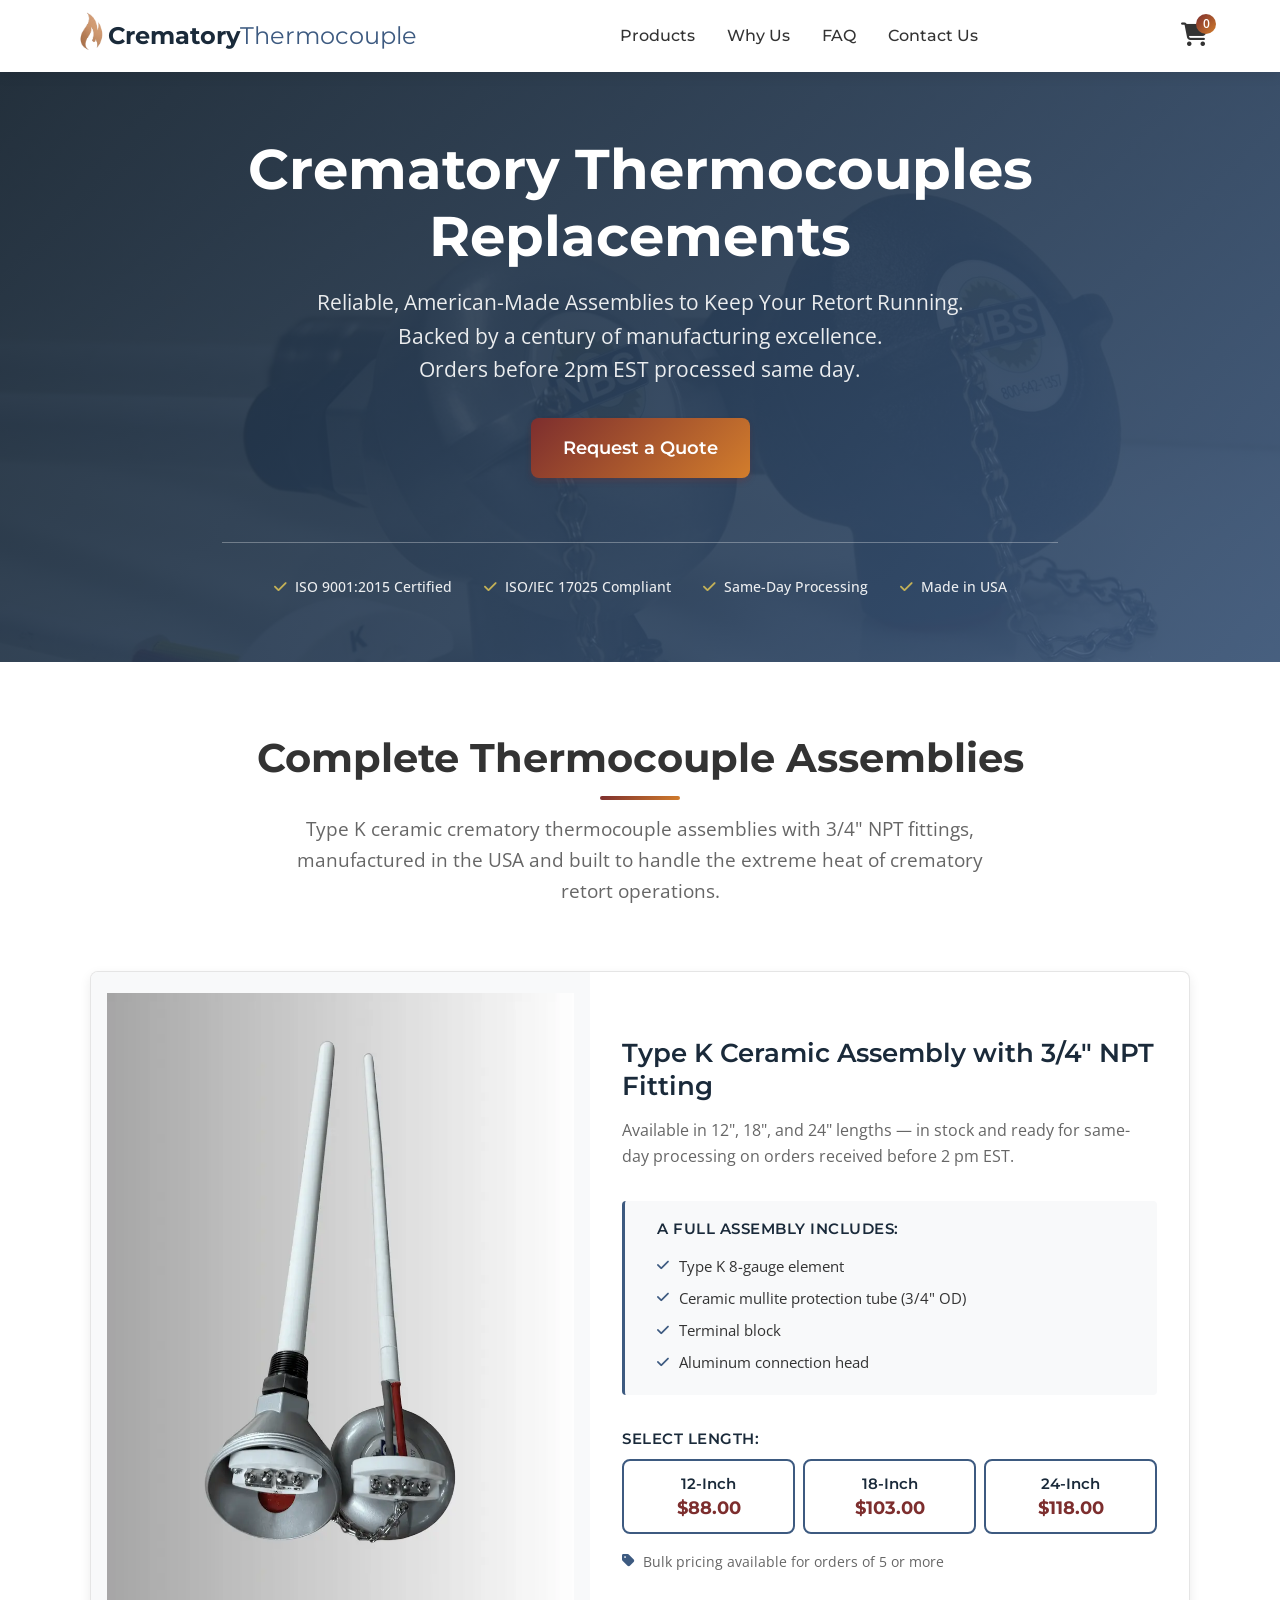
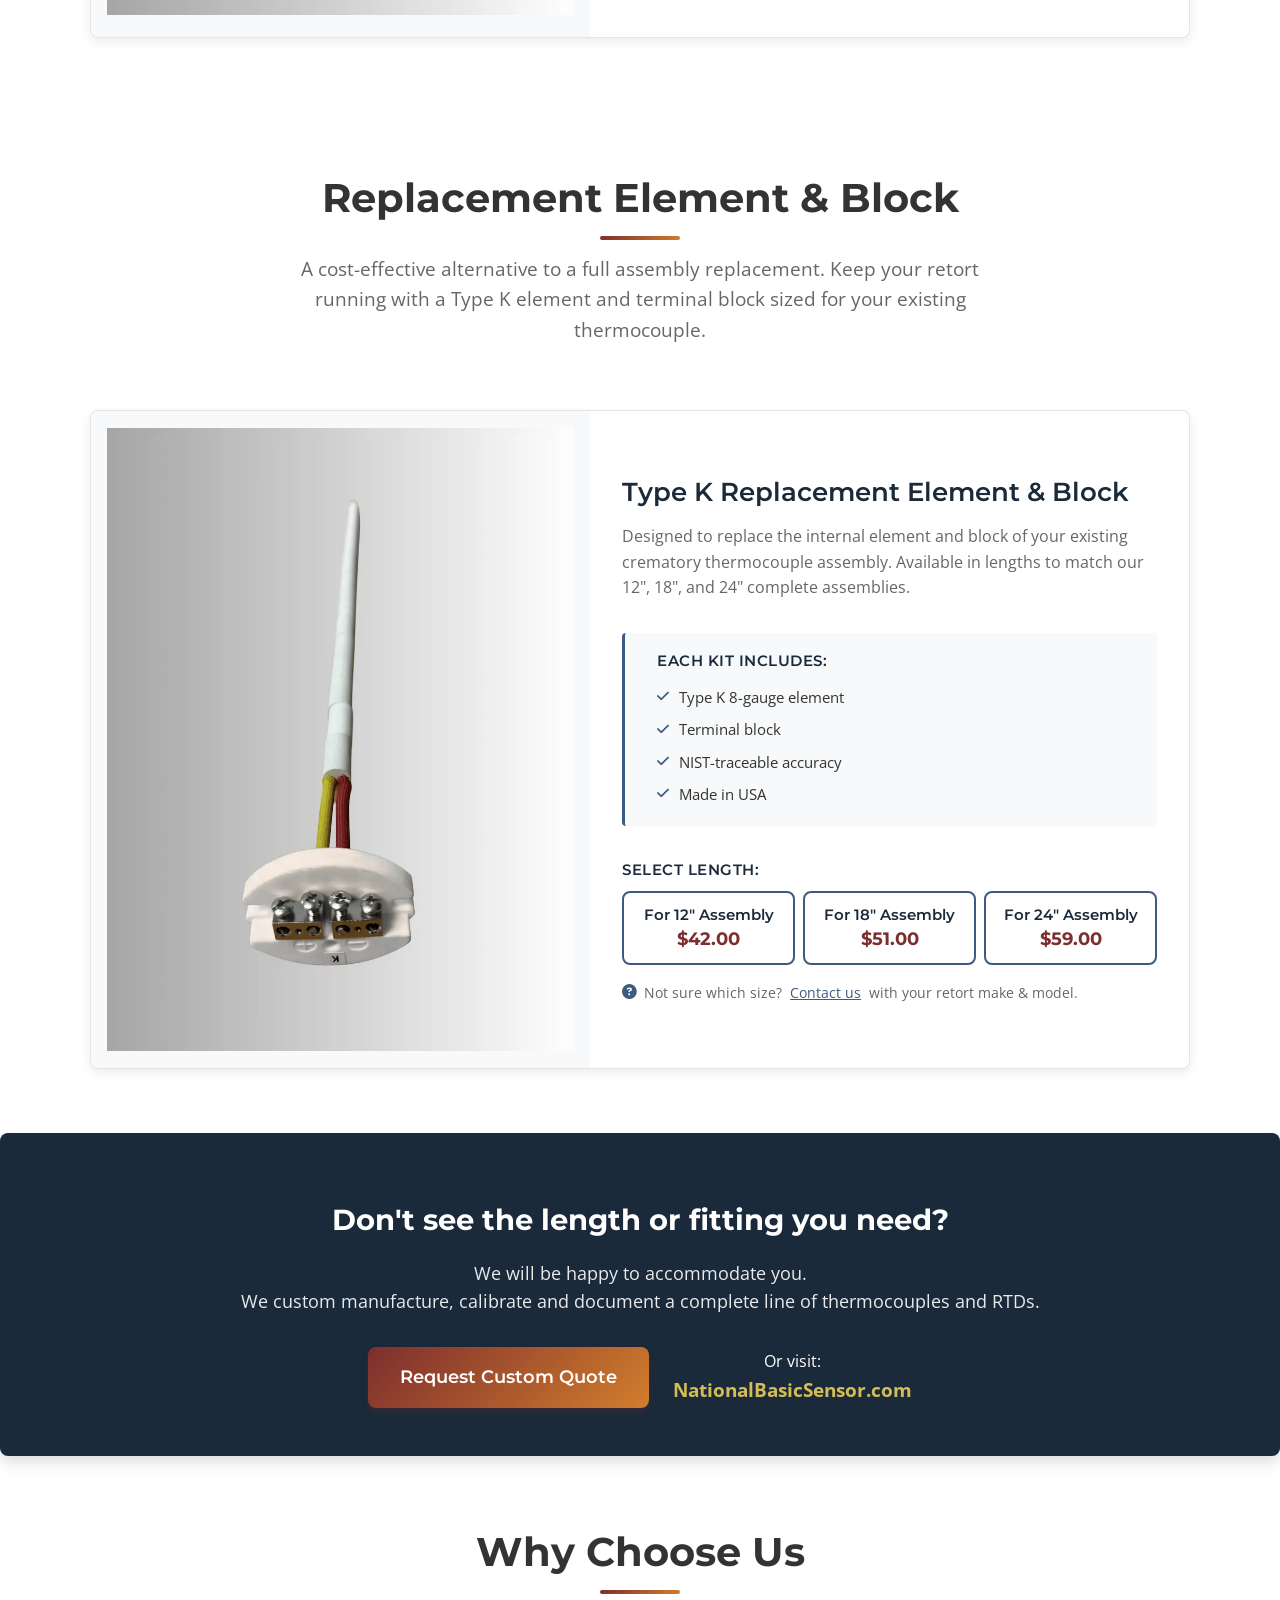
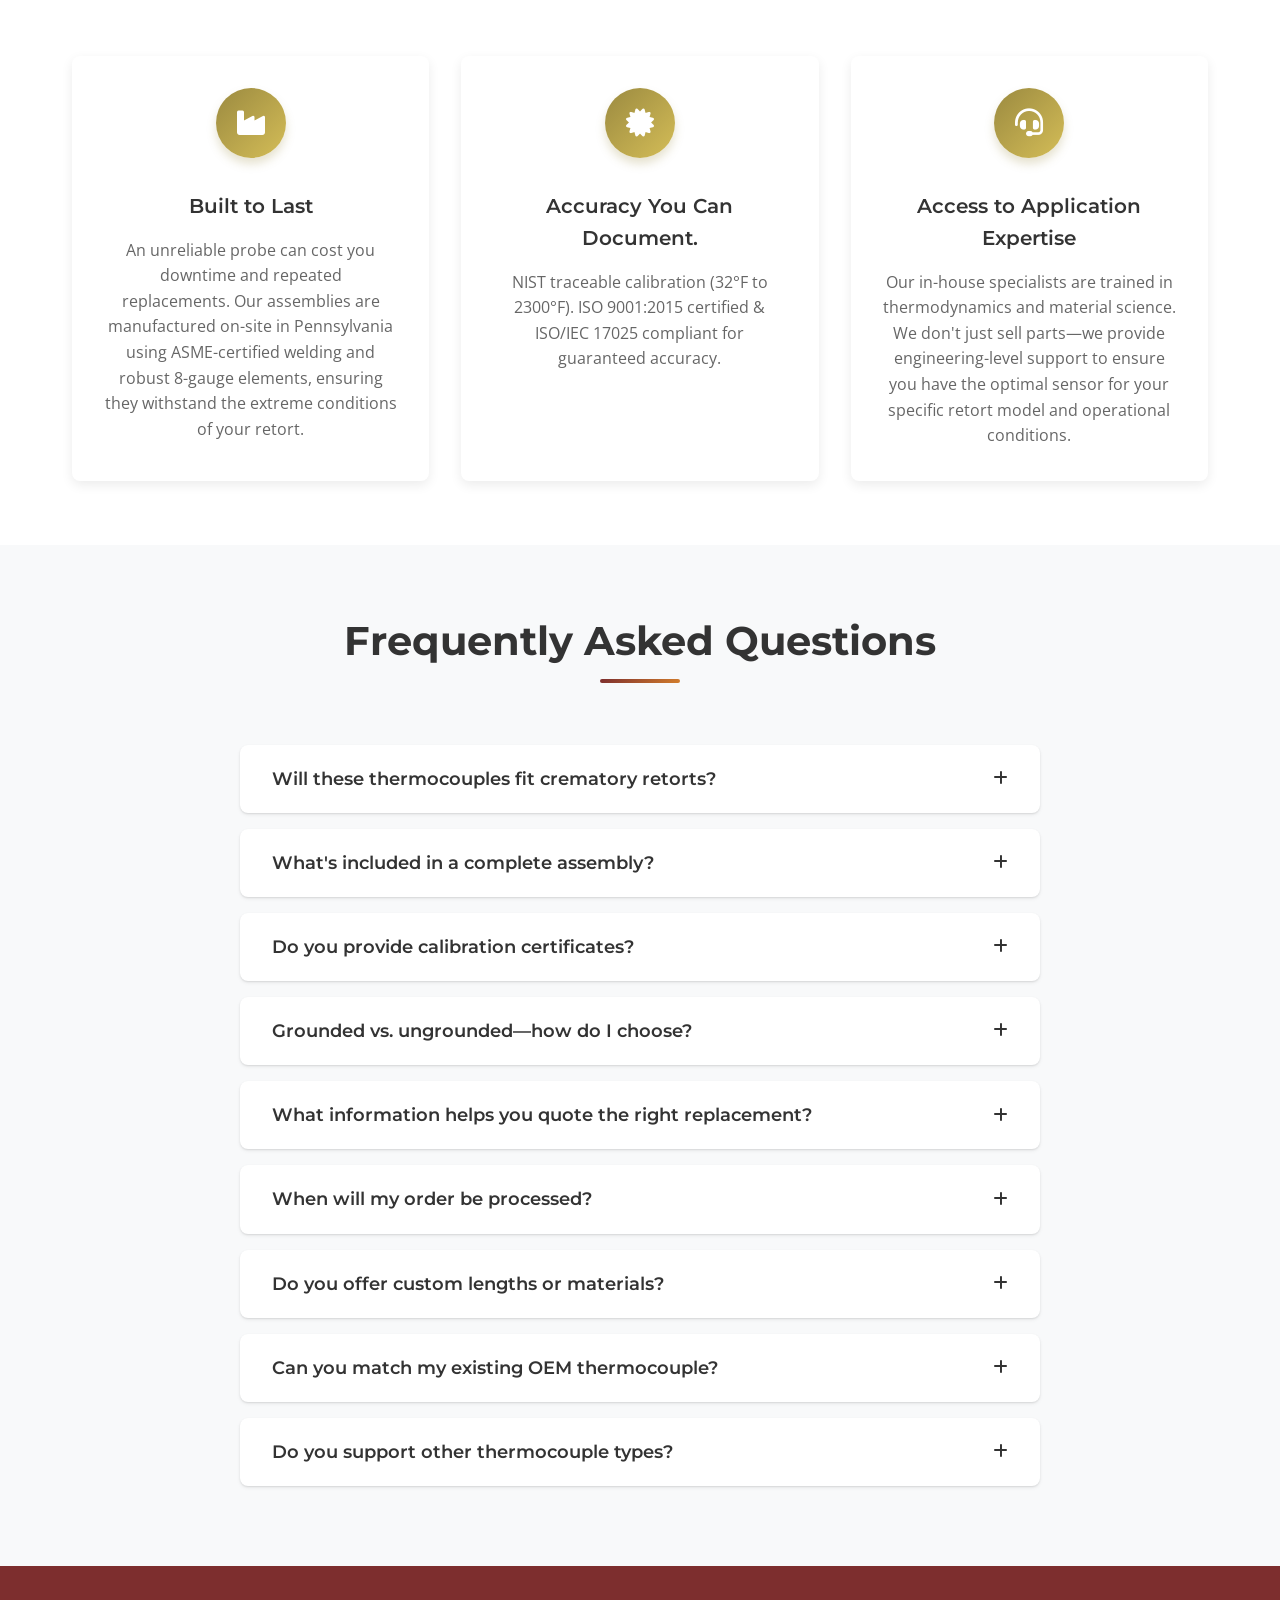
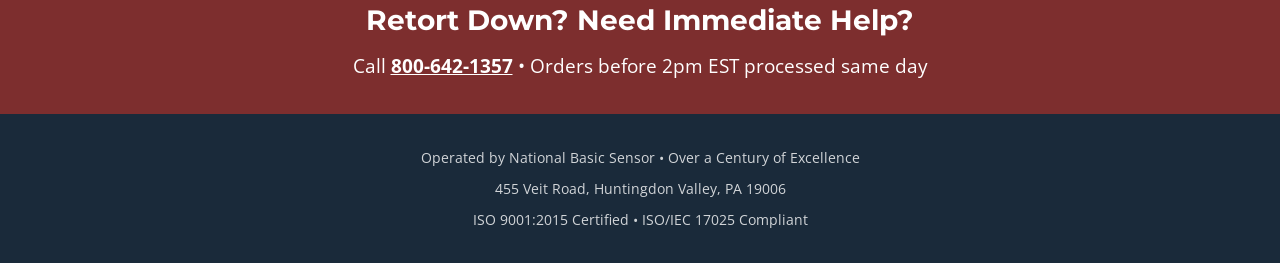
==== index.html @ 86f58e04 "newest version" ====
<!DOCTYPE html>
<html lang="en">
  <head>
    <meta charset="UTF-8" />
    <meta name="viewport" content="width=device-width, initial-scale=1.0" />
    <title>Crematory Thermocouples | Custom Solutions</title>
    <meta
      name="description"
      content="Type K crematory thermocouple assemblies in 12in, 18in, & 24in with 3/4in NPT fitting. Orders before 2pm EST processed same day. Over a century of manufacturing excellence."
    />
    <link rel="stylesheet" href="styles.css" />
    <link rel="preconnect" href="https://fonts.googleapis.com" />
    <link rel="preconnect" href="https://fonts.gstatic.com" crossorigin />
    <link
      href="https://fonts.googleapis.com/css2?family=Montserrat:wght@400;500;600;700&family=Open+Sans:wght@300;400;500;600&display=swap"
      rel="stylesheet"
    />
    <link
      rel="stylesheet"
      href="https://cdnjs.cloudflare.com/ajax/libs/font-awesome/6.4.0/css/all.min.css"
    />
    <script type="application/ld+json">
      {
        "@context": "https://schema.org",
        "@type": "FAQPage",
        "mainEntity": [
          {
            "@type": "Question",
            "name": "Will these thermocouples fit crematory retorts?",
            "acceptedAnswer": {
              "@type": "Answer",
              "text": "Yes. We offer standard 12″, 18″, and 24″ Type K assemblies with 3/4″ NPT fittings, and can match other specs on request. Replacement elements are available separately."
            }
          },
          {
            "@type": "Question",
            "name": "What's included in a complete assembly?",
            "acceptedAnswer": {
              "@type": "Answer",
              "text": "An 8-gauge Type K element, a mullite protection tube, a terminal block, and an aluminum connection head."
            }
          },
          {
            "@type": "Question",
            "name": "Do you provide calibration certificates?",
            "acceptedAnswer": {
              "@type": "Answer",
              "text": "Yes. NBS offers NIST-traceable calibration in an in-house lab (−78 °C to 1454 °C), ISO 9001:2015 certified and 17025 compliant."
            }
          },
          {
            "@type": "Question",
            "name": "Grounded vs. ungrounded—how do I choose?",
            "acceptedAnswer": {
              "@type": "Answer",
              "text": "Choose grounded for faster response; ungrounded for more electrical isolation. If unsure, share your make/model and probe location; our specialists will advise options."
            }
          },
          {
            "@type": "Question",
            "name": "What information helps you quote the right replacement?",
            "acceptedAnswer": {
              "@type": "Answer",
              "text": "Cremator make/model, probe location (primary or afterburner), OD and immersion length, and any markings/photos."
            }
          },
          {
            "@type": "Question",
            "name": "When will my order be processed?",
            "acceptedAnswer": {
              "@type": "Answer",
              "text": "Orders received after 2 pm EST are processed the following business day. Orders received before 2 pm EST are processed the same business day (processing ≠ shipping)."
            }
          },
          {
            "@type": "Question",
            "name": "Do you offer custom lengths or materials?",
            "acceptedAnswer": {
              "@type": "Answer",
              "text": "Yes. NBS custom manufactures thermocouples/RTDs including length, diameter, fittings, and materials (e.g., Inconel, Stainless, ceramic)."
            }
          },
          {
            "@type": "Question",
            "name": "How often should a crematory/retort thermocouple be replaced?",
            "acceptedAnswer": {
              "@type": "Answer",
              "text": "There isn't a fixed interval—replacement depends on operating conditions and tolerance needs. Replace if damaged, drifting, or per your maintenance schedule. NBS can calibrate and document results."
            }
          },
          {
            "@type": "Question",
            "name": "Can you match my existing OEM thermocouple?",
            "acceptedAnswer": {
              "@type": "Answer",
              "text": "Yes. NBS provides identification and evaluation and can match OEM specs; documentation is kept for easy reorders."
            }
          },
          {
            "@type": "Question",
            "name": "Do you support other thermocouple types?",
            "acceptedAnswer": {
              "@type": "Answer",
              "text": "Type K is standard for the listed assemblies; other types (e.g., N, R, S) are available from NBS on request."
            }
          }
        ]
      }
    </script>
  </head>
  <body>


    <!-- Header -->


    <header class="header">
      <div class="container header-container">
        <div class="header-spacer"></div>
        <div class="logo">
          <a
            href="index.html"
            style="display: flex; align-items: center; gap: 10px"
          >
            <!-- Your Flame Icon -->
            <img
              src="images/flame-icon.png"
              alt=""
              style="height: 40px; width: auto; transform: translate(6px, -5px)"
            />

            <!-- The Logo Name as a DIV -->
            <div
              style="
                font-family: 'Montserrat', sans-serif;
                font-size: 1.5rem;
                font-weight: 700;
                color: #1a2a3a;
                line-height: 1;
              "
            >
              Crematory<span style="font-weight: 400; color: #3d5a80"
                >Thermocouple</span
              >
            </div>
          </a>
        </div>
        <nav class="main-nav">
          <button class="mobile-menu-toggle" aria-label="Toggle menu">
            <span></span>
            <span></span>
            <span></span>
          </button>
          <ul class="nav-list">
            <li class="nav-item mobile-cart-link">
              <a href="#" class="nav-link ec-cart-widget">
                <i class="fas fa-shopping-cart"></i> View Cart
                <span class="cart-count">0</span>
              </a>
            </li>
            <li class="nav-item">
              <a href="index.html#assemblies" class="nav-link">Products</a>
            </li>
           
            <li class="nav-item">
              <a href="index.html#why-us" class="nav-link">Why Us</a>
            </li>
            <li class="nav-item">
              <a href="index.html#faq" class="nav-link">FAQ</a>
            </li>
            <li class="nav-item">
              <a href="contact.html" class="nav-link">Contact Us</a>
            </li>
          </ul>
        </nav>
        <div class="header-actions">
          <div class="header-cart" id="my-cart-icon">
            <a href="#" class="ec-cart-widget">
              <i class="fas fa-shopping-cart"></i>
              <span class="cart-count">0</span>
            </a>
        
      </div>
    </header>

    <main>
      <!-- Hero Section -->
      <section class="hero">
        <div class="hero-content container">
          <h1 class="hero-title">Crematory Thermocouples Replacements</h1>
          <p class="hero-subtitle">
            Reliable, American-Made Assemblies to Keep Your Retort Running.
            <br />Backed by a century of manufacturing excellence.
            <br />Orders before 2pm EST processed same day.
          </p>
          <div class="hero-buttons">
            <a href="#quote" class="btn btn-primary btn-cta">Request a Quote</a>
        
          </div>
          <div class="trust-bar">
            <span><i class="fas fa-check"></i> ISO 9001:2015 Certified</span>
            <span><i class="fas fa-check"></i> ISO/IEC 17025 Compliant</span>
            <span><i class="fas fa-check"></i> Same-Day Processing</span>
            <span><i class="fas fa-check"></i> Made in USA</span>
          </div>
        </div>
      </section>

 
      <!-- ============================================ -->
      <!-- COMPLETE ASSEMBLIES PRODUCT SECTION -->
      <!-- ============================================ -->
      <section id="assemblies" class="product-feature section">
        <div class="container">
          <div class="section-header">
            <h2 class="section-title">Complete Thermocouple Assemblies</h2>
            <p class="section-subtitle">
              Type K ceramic crematory thermocouple assemblies with 3/4" NPT
              fittings, manufactured in the USA and built to handle the extreme
              heat of crematory retort operations.
            </p>
          </div>

          <div class="product-feature-card">
            <div class="product-feature-image">
              <img
                src="images/complete-assembly.webp"
                alt="Type K ceramic crematory thermocouple assembly with 3/4 inch NPT fitting, mullite protection tube, and aluminum connection head"
              />
            </div>

            <div class="product-feature-content">
              <h3>Type K Ceramic Assembly with 3/4" NPT Fitting</h3>
              <p class="product-feature-tagline">
                Available in 12", 18", and 24" lengths — in stock and ready for
                same-day processing on orders received before 2 pm EST.
              </p>

              <div class="product-includes">
                <h4>A Full Assembly Includes:</h4>
                <ul>
                  <li><i class="fas fa-check"></i> Type K 8-gauge element</li>
                  <li>
                    <i class="fas fa-check"></i> Ceramic mullite protection tube
                    (3/4" OD)
                  </li>
                  <li><i class="fas fa-check"></i> Terminal block</li>
                  <li><i class="fas fa-check"></i> Aluminum connection head</li>
                </ul>
              </div>

              <div class="product-size-selector">
                <p class="size-selector-label">Select Length:</p>
                <div class="size-buttons">
                  <!-- ECWID: Replace each button below with Ecwid Buy Now widget -->
                  <button class="btn-size-buy" data-product="assembly-12">
                    <span class="size-label">12-Inch</span>
                    <span class="size-price">$88.00</span>
                  </button>
                  <button class="btn-size-buy" data-product="assembly-18">
                    <span class="size-label">18-Inch</span>
                    <span class="size-price">$103.00</span>
                  </button>
                  <button class="btn-size-buy" data-product="assembly-24">
                    <span class="size-label">24-Inch</span>
                    <span class="size-price">$118.00</span>
                  </button>
                </div>
                <p class="bulk-pricing-note">
                  <i class="fas fa-tag"></i> Bulk pricing available for orders
                  of 5 or more
                </p>
              </div>
            </div>
          </div>
        </div>
      </section>

      <!-- ============================================ -->
      <!-- REPLACEMENT ELEMENT & BLOCK SECTION -->
      <!-- ============================================ -->
      <section id="elements" class="product-feature section bg-light">
        <div class="container">
          <div class="section-header">
            <h2 class="section-title">Replacement Element &amp; Block</h2>
            <p class="section-subtitle">
              A cost-effective alternative to a full assembly replacement. Keep
              your retort running with a Type K element and terminal block sized
              for your existing thermocouple.
            </p>
          </div>

          <div class="product-feature-card">
            <div class="product-feature-image">
              <img
                src="images/replacement-elements.webp"
                alt="Type K replacement thermocouple element and terminal block for crematory retort maintenance"
              />
            </div>

            <div class="product-feature-content">
              <h3>Type K Replacement Element &amp; Block</h3>
              <p class="product-feature-tagline">
                Designed to replace the internal element and block of your
                existing crematory thermocouple assembly. Available in lengths
                to match our 12", 18", and 24" complete assemblies.
              </p>

              <div class="product-includes">
                <h4>Each Kit Includes:</h4>
                <ul>
                  <li><i class="fas fa-check"></i> Type K 8-gauge element</li>
                  <li><i class="fas fa-check"></i> Terminal block</li>
                  <li><i class="fas fa-check"></i> NIST-traceable accuracy</li>
                  <li><i class="fas fa-check"></i> Made in USA</li>
                </ul>
              </div>

              <div class="product-size-selector">
                <p class="size-selector-label">Select Length:</p>
                <div class="size-buttons">
                  <!-- ECWID: Replace each button below with Ecwid Buy Now widget -->
                  <button class="btn-size-buy" data-product="element-12">
                    <span class="size-label">For 12" Assembly</span>
                    <span class="size-price">$42.00</span>
                  </button>
                  <button class="btn-size-buy" data-product="element-18">
                    <span class="size-label">For 18" Assembly</span>
                    <span class="size-price">$51.00</span>
                  </button>
                  <button class="btn-size-buy" data-product="element-24">
                    <span class="size-label">For 24" Assembly</span>
                    <span class="size-price">$59.00</span>
                  </button>
                </div>
                <p class="bulk-pricing-note">
                  <i class="fas fa-question-circle"></i>
                  Not sure which size? <a href="#contact">Contact us</a> with
                  your retort make &amp; model.
                </p>
              </div>
            </div>
          </div>
        </div>
      </section>

                <!-- Bottom Banner: Custom & OEM -->
                <div class="custom-manufacturing-banner">
                  <div class="banner-content">
                    <!-- PLACEHOLDER: Use your Inventory Room or Factory Floor photo here -->
                   
                  </div>
                  <div class="banner-content">
                    <h3>Don't see the length or fitting you need?</h3>
                    <p>
                       We will be happy to accommodate you. 
                       <br>We custom manufacture, calibrate and document a complete line of thermocouples and RTDs.
                    </p>
                    <div class="banner-actions">
                      <a href="contact.html#quote" class="btn btn-primary btn-cta"
                        >Request Custom Quote</a
                      >
                      <span class="banner-call">
                      
                        Or visit:
                        <a href="https://NationalBasicSensor.com" target="_blank" rel="noopener noreferrer">
                          <strong>NationalBasicSensor.com</strong>
                        </a>
                      </span>
                    </div>
                  </div>
                </div>
              </div>
            </section>

   

  
      <!-- Why National Basic Sensor -->
      <!-- CHANGED: Added 'section-wallpaper' and removed 'bg-light' class -->
      <section id="why-us" class="features section section-wallpaper">
        <div class="container">
          <div class="section-header">
            <h2 class="section-title">Why Choose Us</h2>
          </div>
          
            <div class="why-us-text">
              <div class="features-grid">
                <div class="feature-card">
                  <div class="feature-icon">
                    <i class="fas fa-industry"></i>
                  </div>
                  <h3>Built to Last</h3>
                  <p>
                    An unreliable probe can cost you downtime
                    and repeated replacements. Our assemblies are manufactured
                    on-site in Pennsylvania using ASME-certified welding and
                    robust 8-gauge elements, ensuring they withstand the extreme
                    conditions of your retort.
                  </p>
                </div>
                <div class="feature-card">
                  <div class="feature-icon">
                    <i class="fas fa-certificate"></i>
                  </div>
                  <h3>Accuracy You Can Document.</h3>
                  <p>
                    NIST traceable calibration (32°F to 2300°F). ISO 9001:2015
                    certified & ISO/IEC 17025 compliant for guaranteed accuracy.
                  </p>
                </div>
                <div class="feature-card">
                  <div class="feature-icon"><i class="fas fa-headset"></i></div>
                  <h3>Access to Application Expertise</h3>
                  <p>
                    Our
                    in-house specialists are trained in thermodynamics and
                    material science. We don't just sell parts—we provide
                    engineering-level support to ensure you have the optimal
                    sensor for your specific retort model and operational
                    conditions.
                  </p>
                </div>
              </div>
            </div>
      
          
        </div>
      </section>
      <!-- RESTORED: Full FAQ Section -->
      <section id="faq" class="faq section bg-light">
        <div class="container">
          <div class="section-header">
            <h2 class="section-title">Frequently Asked Questions</h2>
          </div>
          <div class="faq-container">
            <div class="faq-item">
              <div class="faq-question">
                <h3>Will these thermocouples fit crematory retorts?</h3>
                <span class="faq-icon"><i class="fas fa-plus"></i></span>
              </div>
              <div class="faq-answer">
                <p>
                  Yes. We offer standard 12″, 18″, and 24″ Type K assemblies
                  with 3/4″ NPT fittings, and can match other specs on request.
                </p>
                <ul>
                  <li>Replacement elements available separately.</li>
                  <li>For other sizes or fittings, call 800-642-1357.</li>
                </ul>
              </div>
            </div>
            <div class="faq-item">
              <div class="faq-question">
                <h3>What's included in a complete assembly?</h3>
                <span class="faq-icon"><i class="fas fa-plus"></i></span>
              </div>
              <div class="faq-answer">
                <p>
                  An 8-gauge Type K element, a mullite protection tube, a
                  terminal block, and an aluminum connection head.
                </p>
              </div>
            </div>
            <div class="faq-item">
              <div class="faq-question">
                <h3>Do you provide calibration certificates?</h3>
                <span class="faq-icon"><i class="fas fa-plus"></i></span>
              </div>
              <div class="faq-answer">
                <p>
                  Yes. NBS offers NIST-traceable calibration in an in-house lab
                  that maintains reference standards and operates from −78 °C to
                  1454 °C, with ISO 9001:2015 certification and 17025
                  compliance.
                </p>
              </div>
            </div>
            <div class="faq-item">
              <div class="faq-question">
                <h3>Grounded vs. ungrounded—how do I choose?</h3>
                <span class="faq-icon"><i class="fas fa-plus"></i></span>
              </div>
              <div class="faq-answer">
                <p>
                  Choose grounded for faster response; ungrounded for more
                  electrical isolation.
                </p>
                <ul>
                  <li>
                    If you're unsure, share your make/model and location
                    (primary/secondary); our specialists will advise options.
                  </li>
                </ul>
              </div>
            </div>
            <div class="faq-item">
              <div class="faq-question">
                <h3>What information helps you quote the right replacement?</h3>
                <span class="faq-icon"><i class="fas fa-plus"></i></span>
              </div>
              <div class="faq-answer">
                <p>
                  Cremator make/model, probe location (primary or afterburner),
                  OD and immersion length, and any markings/photos.
                </p>
              </div>
            </div>
            <div class="faq-item">
              <div class="faq-question">
                <h3>When will my order be processed?</h3>
                <span class="faq-icon"><i class="fas fa-plus"></i></span>
              </div>
              <div class="faq-answer">
                <p></p>
                <ul>
                  <li>
                    Orders received after 2 pm EST are processed the following
                    business day.
                  </li>
                  <li>
                    Orders received before 2 pm EST are processed the same
                    business day (processing ≠ shipping).
                  </li>
                </ul>
              </div>
            </div>
            <div class="faq-item">
              <div class="faq-question">
                <h3>Do you offer custom lengths or materials?</h3>
                <span class="faq-icon"><i class="fas fa-plus"></i></span>
              </div>
              <div class="faq-answer">
                <p>
                  Yes. NBS custom manufactures thermocouples/RTDs (lengths,
                  diameters, fittings, and materials including Inconel,
                  Stainless, and ceramic options).
                </p>
              </div>
            </div>

            <div class="faq-item">
              <div class="faq-question">
                <h3>Can you match my existing OEM thermocouple?</h3>
                <span class="faq-icon"><i class="fas fa-plus"></i></span>
              </div>
              <div class="faq-answer">
                <p>
                  Yes. NBS provides identification and evaluation and can match
                  OEM specifications; documentation is kept for easy reorders.
                </p>
              </div>
            </div>
            <div class="faq-item">
              <div class="faq-question">
                <h3>Do you support other thermocouple types?</h3>
                <span class="faq-icon"><i class="fas fa-plus"></i></span>
              </div>
              <div class="faq-answer">
                <p>
                  Type K is standard for the listed assemblies; other types
                  (e.g., N, R, S) are available through NBS on request.
                </p>
              </div>
            </div>
          </div>
        </div>
      </section>

      <!-- Bottom of Funnel -->
      <section class="emergency-box">
        <div class="container">
          <div class="emergency-content">
            <div class="emergency-text">
              <h3>Retort Down? Need Immediate Help?</h3>
              <p>
                Call <a href="tel:8006421357">800-642-1357</a> • Orders before
                2pm EST processed same day
              </p>
            </div>
          </div>
        </div>
      </section>
    </main>

    <!-- Footer -->
    <footer class="footer">
      <div class="container">
        <div class="footer-bottom">
          <p>
            Operated by National Basic Sensor • Over a Century of Excellence
          </p>
          <p>455 Veit Road, Huntingdon Valley, PA 19006</p>
          <p>ISO 9001:2015 Certified • ISO/IEC 17025 Compliant</p>
        </div>
      </div>
    </footer>

    <!-- Professional Sticky Mobile Call Bar -->
    <a href="tel:8006421357" class="mobile-call-bar">
      <i class="fas fa-phone-alt"></i>
      <span>Call for Assistance</span>
    </a>

    <script src="app.js"></script>
  </body>
</html>
---- styles.css ----
/* ===== GLOBAL STYLES ===== */
:root {
    /* Color Variables */
    --primary-dark: #1a2a3a;
    --primary-light: #3d5a80;
    --secondary-dark: #2d3142;
    --secondary-light: #4f5d75;
    --accent-dark: #7d2e2e;
    --accent-light: #d27d2c;
    --gold-dark: #9b8a40;
    --gold-light: #d4bd57;
    --text-dark: #333333;
    --text-light: #666666;
    --text-lighter: #999999;
    --white: #ffffff;
    --light-bg: #f8f9fa;
    --border-color: rgba(0, 0, 0, 0.1);
    
    /* Gradients */
    --primary-gradient: linear-gradient(135deg, var(--primary-dark), var(--primary-light));
    --secondary-gradient: linear-gradient(135deg, var(--secondary-dark), var(--secondary-light));
    --accent-gradient: linear-gradient(135deg, var(--accent-dark), var(--accent-light));
    --gold-gradient: linear-gradient(135deg, var(--gold-dark), var(--gold-light));
    
    /* Shadows */
    --shadow-sm: 0 2px 4px rgba(0, 0, 0, 0.05), 0 1px 2px rgba(0, 0, 0, 0.1);
    --shadow-md: 0 4px 12px rgba(0,0,0,0.08);
    --shadow-lg: 0 10px 15px rgba(0, 0, 0, 0.07), 0 5px 10px rgba(0, 0, 0, 0.05);
    
    /* Typography */
    --font-heading: 'Montserrat', sans-serif;
    --font-body: 'Open Sans', sans-serif;
    
    /* Spacing */
    --spacing-xs: 0.5rem;
    --spacing-sm: 1rem;
    --spacing-md: 2rem;
    --spacing-lg: 4rem;
    
    /* Border Radius */
    --radius-sm: 0.25rem;
    --radius-md: 0.5rem; /* 8px */
    --radius-lg: 1rem;
    
    /* Transitions */
    --transition-medium: 0.3s ease;
}

/* ===== WALLPAPER & IMAGE STYLES ===== */

/* General class for sections with a background wallpaper */
.section-wallpaper {
    position: relative;
    background-size: cover;
    background-position: center;
    background-attachment: fixed; /* This creates the parallax effect */
    z-index: 0;
}

/* Overlay to ensure text is readable */
.section-wallpaper::before {
    content: '';
    position: absolute;
    top: 0;
    left: 0;
    width: 100%;
    height: 100%;
    z-index: 1; /* Sits on top of the background image */
}

/* Make sure the content sits on top of the overlay */
.section-wallpaper > .container {
    position: relative;
    z-index: 2;
}

/* Specific background images and overlays */
#products {
    background-image: url('../images/2.png'); /* NOTE: Adjust path if needed */
}
#products::before {
    background-color: rgba(248, 249, 250, 0.7); 
}

* { margin: 0; padding: 0; box-sizing: border-box; }
html { scroll-behavior: smooth; font-size: 16px; }
body { font-family: var(--font-body); color: var(--text-dark); line-height: 1.6; overflow-x: hidden; background-color: var(--white); }
img { max-width: 100%; height: auto; display: block; }
a { text-decoration: none; color: var(--primary-light); transition: color var(--transition-medium); }
a:hover { color: var(--primary-dark); }
ul { list-style: none; }
.container { width: 100%; max-width: 1200px; margin: 0 auto; padding: 0 var(--spacing-md); }
.section { padding: var(--spacing-lg) 0; }
.section-header { text-align: center; margin-bottom: var(--spacing-lg); }
.section-title { font-family: var(--font-heading); font-weight: 700; font-size: 2.5rem; margin-bottom: var(--spacing-xs); position: relative; display: inline-block; }
.section-title::after { content: ''; position: absolute; bottom: -10px; left: 50%; transform: translateX(-50%); width: 80px; height: 4px; background: var(--accent-gradient); border-radius: 2px; }
.section-subtitle { font-size: 1.2rem; color: var(--text-light); max-width: 700px; margin: var(--spacing-sm) auto 0; }
.bg-light { background-color: var(--light-bg); }

/* ===== BUTTONS ===== */
.btn { display: inline-flex; align-items: center; justify-content: center; font-family: var(--font-heading); font-weight: 600; font-size: 1rem; padding: 0.75rem 1.5rem; border-radius: var(--radius-md); cursor: pointer; transition: all var(--transition-medium); text-align: center; border: none; outline: none; }
.btn-primary { background: var(--primary-gradient); color: var(--white); box-shadow: 0 4px 6px rgba(26, 42, 58, 0.2), 0 2px 4px rgba(26, 42, 58, 0.1); }
.btn-primary:hover { box-shadow: 0 6px 8px rgba(26, 42, 58, 0.3), 0 3px 6px rgba(26, 42, 58, 0.2); transform: translateY(-2px); color: var(--white); }
.btn-secondary { background: var(--white); color: var(--primary-dark); box-shadow: 0 4px 6px rgba(0, 0, 0, 0.05), 0 1px 3px rgba(0, 0, 0, 0.1); border: 1px solid rgba(0, 0, 0, 0.08); }
.btn-secondary:hover { box-shadow: 0 6px 8px rgba(0, 0, 0, 0.07), 0 2px 4px rgba(0, 0, 0, 0.12); transform: translateY(-2px); color: var(--primary-dark); }
.btn-cta { background: var(--accent-gradient); color: var(--white); box-shadow: 0 4px 6px rgba(125, 46, 46, 0.2), 0 2px 4px rgba(125, 46, 46, 0.1); font-size: 1.1rem; padding: 1rem 2rem; }
.btn-cta:hover { box-shadow: 0 6px 8px rgba(125, 46, 46, 0.3), 0 3px 6px rgba(125, 46, 46, 0.2); transform: translateY(-2px); color: var(--white); }

/* ===== HEADER ===== */
.header { position: sticky; top: 0; z-index: 1000; background-color: var(--white); box-shadow: var(--shadow-md); }
.header-container { display: flex; justify-content: space-between; align-items: center; padding: 1rem var(--spacing-md); position: relative; }
.logo a { display: flex; align-items: center; color: var(--primary-dark); }
.logo h1 { font-family: var(--font-heading); font-size: 1.5rem; font-weight: 700; transition: font-size var(--transition-medium); line-height: 1.2;}
.logo span { font-weight: 400; color: var(--primary-light); }
.nav-list { display: flex; align-items: center; gap: var(--spacing-md); }
.nav-link { font-family: var(--font-heading); font-weight: 500; color: var(--text-dark); position: relative; padding: 0.5rem 0; }
.nav-link:after { content: ''; position: absolute; bottom: 0; left: 0; width: 0; height: 2px; background: var(--accent-gradient); transition: width var(--transition-medium); }
.nav-link:hover:after, .nav-link.active:after { width: 100%; }
.nav-link:hover, .nav-link.active { color: var(--primary-dark); }
.header-actions { display: flex; align-items: center; gap: var(--spacing-sm); }
.mobile-menu-toggle { display: none; position: relative; background: none; border: none; cursor: pointer; z-index: 1001;}
.mobile-menu-toggle span { display: block; width: 25px; height: 3px; background-color: var(--text-dark); margin: 5px 0; transition: var(--transition-medium); }
.header-cart { position: relative; }
.header-cart i { font-size: 1.5rem; color: var(--text-dark); }
.cart-count { position: absolute; top: -8px; right: -8px; background: var(--accent-gradient); color: var(--white); font-size: 0.75rem; font-weight: 600; width: 20px; height: 20px; border-radius: 50%; display: flex; align-items: center; justify-content: center; }
.mobile-cart-link { display: none; }
.header-spacer { display: none; }

/* ===== HERO SECTION ===== */
.hero { 
    position: relative; 
    padding: var(--spacing-lg) 0; 
    display: flex; 
    align-items: center; 
    background: url('../images/hero.jpg') no-repeat center center; 
    background-size: cover; 
    color: var(--white); 
    text-align: center; 
    background-attachment: fixed;
}
.hero::before { content: ''; position: absolute; top: 0; left: 0; right: 0; bottom: 0; background: var(--primary-gradient); opacity: 0.9; z-index: 1; }
.hero-content { position: relative; z-index: 2; max-width: 900px; margin: 0 auto; }
.hero-title { font-family: var(--font-heading); font-size: 3.5rem; font-weight: 700; margin-bottom: var(--spacing-sm); line-height: 1.2; }
.hero-subtitle { font-size: 1.3rem; margin-bottom: var(--spacing-md); opacity: 0.9; max-width: 700px; margin-left: auto; margin-right: auto; }
.hero-buttons { display: flex; justify-content: center; gap: var(--spacing-md); margin-bottom: var(--spacing-lg); }
.trust-bar { display: flex; flex-wrap: wrap; justify-content: center; gap: var(--spacing-md); border-top: 1px solid rgba(255, 255, 255, 0.3); padding-top: var(--spacing-md); }
.trust-bar span { font-size: 0.9rem; font-weight: 500; display: flex; align-items: center; gap: var(--spacing-xs); opacity: 0.9; }
.trust-bar i { color: var(--gold-light); }

/* ===== INTRO STORY SECTION ===== */
.intro-story .container { text-align: center; max-width: 850px; }
.intro-story p { font-size: 1.2rem; line-height: 1.7; color: var(--text-dark); }

/* --- PRODUCT HUB STYLES --- */

.products-hub {
    padding-bottom: var(--spacing-lg);
}

/* Side-by-Side Duo Grid */
.products-duo-grid {
    display: grid;
    grid-template-columns: 1fr 1fr;
    gap: 2rem;
    margin-bottom: 3rem;
}

.hub-card {
    background: var(--white);
    border-radius: var(--radius-md);
    overflow: hidden;
    box-shadow: var(--shadow-md);
    display: flex;
    flex-direction: column;
    transition: transform 0.3s ease;
}

.hub-card:hover {
    transform: translateY(-5px);
}

.hub-card-image {
    height: 250px;
    overflow: hidden;
}

.hub-card-image img {
    width: 100%;
    height: 100%;
    object-fit: cover;
}

.hub-card-body {
    padding: 2rem;
    text-align: center;
    flex-grow: 1;
    display: flex;
    flex-direction: column;
    justify-content: space-between;
}

.hub-card-body h3 {
    font-family: var(--font-heading);
    color: var(--primary-dark);
    margin-bottom: 1rem;
    font-size: 1.4rem;
}

.hub-card-body p {
    color: var(--text-light);
    margin-bottom: 1.5rem;
    font-size: 0.95rem;
}

/* Full-Width Custom Banner */
.custom-manufacturing-banner {
    display: grid;
    grid-template-columns: 1fr; /* Split layout */
    background: var(--primary-dark);
    color: var(--white);
    border-radius: var(--radius-md);
    overflow: hidden;
    align-items: center;
    box-shadow: var(--shadow-lg);
}

.banner-content {
    padding: .5rem .5rem 3rem;  /* top, sides, bottom */
    text-align: center;
}

.banner-content h3 {
    font-family: var(--font-heading);
    font-size: 1.8rem;
    margin-bottom: 1rem;
}

.banner-content p {
    font-size: 1.1rem;
    opacity: 0.9;
    margin-bottom: 2rem;
    line-height: 1.6;
}

.banner-actions {
    display: flex;
    align-items: center;
    justify-content: center;
    gap: 1.5rem;
    flex-wrap: wrap;
}

.banner-call {
    font-size: 1rem;
}

.banner-call strong {
    display: block;
    font-size: 1.2rem;
    color: var(--gold-light);
}

/* Responsive Stacking */
@media (max-width: 992px) {
    .products-duo-grid, 
    .custom-manufacturing-banner {
        grid-template-columns: 1fr;
    }
}

/* ===== PRODUCT FEATURE CARDS (Assemblies & Elements) ===== */
.product-feature {
    background-color: var(--white);
}

.product-feature-card {
    display: grid;
    grid-template-columns: 1fr 1.2fr;
    gap: 0;
    max-width: 1100px;
    margin: 0 auto;
    background: var(--white);
    border: 1px solid var(--border-color);
    border-radius: var(--radius-md);
    box-shadow: var(--shadow-md);
    overflow: hidden;
}

.product-feature-image {
    background-color: var(--light-bg);
    display: flex;
    align-items: center;
    justify-content: center;
    min-height: 380px;
    padding: var(--spacing-sm);
}

.product-feature-image img {
    width: 100%;
    height: 100%;
    object-fit: contain;
    max-height: 100%;
}

.product-feature-content {
    padding: var(--spacing-lg) var(--spacing-md);
    display: flex;
    flex-direction: column;
}

.product-feature-content h3 {
    font-family: var(--font-heading);
    font-size: 1.6rem;
    font-weight: 600;
    color: var(--primary-dark);
    margin-bottom: var(--spacing-sm);
    line-height: 1.3;
}

.product-feature-tagline {
    font-size: 1rem;
    color: var(--text-light);
    margin-bottom: var(--spacing-md);
    line-height: 1.6;
}

/* What's Included list */
.product-includes {
    background-color: var(--light-bg);
    padding: var(--spacing-sm) var(--spacing-md);
    border-radius: var(--radius-sm);
    margin-bottom: var(--spacing-md);
    border-left: 3px solid var(--primary-light);
}

.product-includes h4 {
    font-family: var(--font-heading);
    font-size: 0.95rem;
    font-weight: 600;
    color: var(--primary-dark);
    margin-bottom: var(--spacing-xs);
    text-transform: uppercase;
    letter-spacing: 0.5px;
}

.product-includes ul {
    list-style: none;
    padding: 0;
    margin: 0;
}

.product-includes li {
    padding: 0.25rem 0;
    font-size: 0.95rem;
    display: flex;
    align-items: center;
    color: var(--text-dark);
}

.product-includes li i {
    color: var(--primary-light);
    margin-right: 0.6rem;
    font-size: 0.85rem;
}

/* Size Selector */
.size-selector-label {
    font-family: var(--font-heading);
    font-size: 0.95rem;
    font-weight: 600;
    color: var(--primary-dark);
    margin-bottom: var(--spacing-xs);
    text-transform: uppercase;
    letter-spacing: 0.5px;
}

.size-buttons {
    display: grid;
    grid-template-columns: repeat(3, 1fr);
    gap: var(--spacing-xs);
    margin-bottom: var(--spacing-sm);
}

.btn-size-buy {
    display: flex;
    flex-direction: column;
    align-items: center;
    justify-content: center;
    padding: 0.85rem 0.5rem;
    background: var(--white);
    border: 2px solid var(--primary-light);
    border-radius: var(--radius-md);
    cursor: pointer;
    transition: all var(--transition-medium);
    font-family: var(--font-heading);
    color: var(--primary-dark);
    text-align: center;
    gap: 0.25rem;
}

.btn-size-buy:hover {
    background: var(--primary-gradient);
    color: var(--white);
    transform: translateY(-2px);
    box-shadow: var(--shadow-md);
}

.btn-size-buy .size-label {
    font-size: 0.95rem;
    font-weight: 600;
    line-height: 1.2;
}

.btn-size-buy .size-price {
    font-size: 1.1rem;
    font-weight: 700;
    color: var(--accent-dark);
    transition: color var(--transition-medium);
}

.btn-size-buy:hover .size-price {
    color: var(--gold-light);
}

.bulk-pricing-note {
    font-size: 0.9rem;
    color: var(--text-light);
    margin: 0;
    display: flex;
    align-items: center;
    gap: 0.5rem;
}

.bulk-pricing-note i {
    color: var(--primary-light);
}

.bulk-pricing-note a {
    color: var(--primary-light);
    text-decoration: underline;
}

/* Responsive */
@media (max-width: 768px) {
    .product-feature-card {
        grid-template-columns: 1fr;
    }
    .product-feature-image {
        min-height: 240px;
        padding: var(--spacing-sm);
    }
    .product-feature-content {
        padding: var(--spacing-md);
    }
    .product-feature-content h3 {
        font-size: 1.3rem;
    }
    .size-buttons {
        grid-template-columns: 1fr;
    }
    .btn-size-buy {
        flex-direction: row;
        justify-content: space-between;
        padding: 0.75rem 1rem;
    }
}

/* ===== CONTACT FORM ===== */
.form-row { display: grid; grid-template-columns: 1fr 1fr; gap: var(--spacing-sm); }
.form-group { margin-bottom: var(--spacing-sm); }
.form-group label { display: block; margin-bottom: 0.5rem; font-weight: 500; }
.form-group input, .form-group select, .form-group textarea { width: 100%; padding: 0.75rem 1rem; border: 1px solid var(--border-color); border-radius: var(--radius-sm); font-family: var(--font-body); font-size: 1rem; transition: border-color var(--transition-medium), box-shadow var(--transition-medium); }
.form-group input:focus, .form-group select:focus, .form-group textarea:focus { outline: none; border-color: var(--primary-light); box-shadow: 0 0 0 3px rgba(61, 90, 128, 0.1); }
.form-group small { display: block; margin-top: 0.5rem; color: var(--text-light); font-size: 0.85rem; }
.form-group button { width: 100%; }
.success-message { text-align: center; padding: 2rem; }
.success-message i { font-size: 3rem; color: #2e7d32; margin-bottom: 1rem; }

/* ===== WHY US (FEATURES) SECTION ===== */
.features-grid { 
    display: grid; 
    grid-template-columns: repeat(3, 1fr); 
    gap: var(--spacing-md); 
}
.feature-card { background: var(--white); padding: var(--spacing-md); border-radius: var(--radius-md); box-shadow: var(--shadow-md); text-align: center; transition: transform var(--transition-medium), box-shadow var(--transition-medium); }
.feature-card:hover { transform: translateY(-5px); box-shadow: var(--shadow-lg); }
.feature-icon { width: 70px; height: 70px; display: flex; align-items: center; justify-content: center; margin: 0 auto var(--spacing-md); border-radius: 50%; background: var(--gold-gradient); color: var(--white); font-size: 1.75rem; box-shadow: 0 6px 10px rgba(155, 138, 64, 0.25); }
.feature-card h3 { font-family: var(--font-heading); font-size: 1.25rem; font-weight: 600; margin-bottom: var(--spacing-sm); }
.feature-card p { color: var(--text-light); }

/* ===== FAQ SECTION ===== */
.faq-container { max-width: 800px; margin: 0 auto; }
.faq-item { margin-bottom: var(--spacing-sm); border-radius: var(--radius-md); box-shadow: var(--shadow-sm); overflow: hidden; background: var(--white); }
.faq-question { padding: 1.25rem var(--spacing-md); cursor: pointer; display: flex; justify-content: space-between; align-items: center; transition: background-color var(--transition-medium); }
.faq-question:hover { background-color: rgba(0,0,0,0.02); }
.faq-question h3 { font-family: var(--font-heading); font-size: 1.1rem; font-weight: 600; margin: 0; }
.faq-icon { transition: transform var(--transition-medium); }
.faq-item.active .faq-icon { transform: rotate(45deg); }
.faq-answer { padding: 0 var(--spacing-md); max-height: 0; overflow: hidden; transition: max-height 0.4s ease, padding 0.4s ease; }
.faq-answer p { margin-bottom: var(--spacing-sm); }
.faq-answer ul { margin: 0 var(--spacing-sm) var(--spacing-sm); list-style-type: disc; }
.faq-item.active .faq-answer { max-height: 300px; padding: 0 var(--spacing-md) 1.25rem; }

/* ===== EMERGENCY BOX / BOTTOM OF FUNNEL ===== */
.emergency-box { background: var(--accent-dark); color: var(--white); padding: var(--spacing-md) 0; }
.emergency-content { display: flex; align-items: center; justify-content: center; gap: var(--spacing-md); text-align: center; }
.emergency-content i { font-size: 3rem; opacity: 0.8; }
.emergency-text h3 { font-family: var(--font-heading); font-size: 1.75rem; margin-bottom: var(--spacing-xs); }
.emergency-text p { font-size: 1.2rem; }
.emergency-text a { color: var(--white); font-weight: 700; text-decoration: underline; }

/* ===== FOOTER ===== */
.footer { background-color: var(--primary-dark); color: rgba(255, 255, 255, 0.8); padding: var(--spacing-md) 0; }
.footer-bottom { display: flex; flex-direction: column; align-items: center; text-align: center; gap: var(--spacing-xs); font-size: 0.9rem; }

/* ===== PROFESSIONAL STICKY MOBILE CALL BAR ===== */
.mobile-call-bar { display: none; } 

/* ===== MEDIA QUERIES ===== */
@media (max-width: 1024px) {
    .hero-title { font-size: 3rem; }
    .section-title { font-size: 2.25rem; }
}

@media (max-width: 768px) {
    html { font-size: 15px; }
    body { padding-bottom: 60px; }

    .header-container { display: flex; justify-content: space-between; align-items: center; padding: 0.5rem var(--spacing-sm); position: relative; }
    .logo {
        position: static;
        transform: none;
        text-align: left;
        flex: 0 1 auto;
        min-width: 0;
        overflow: hidden;
    }
    .logo a {
        font-size: 0.85rem !important;
    }
    .logo a img {
        width: 28px !important;
        height: auto !important;
    }
    .logo a div,
    .logo a span {
        font-size: inherit !important;
    }
    .main-nav { margin-left: auto; }
    .header-actions { display: none; } 
    .nav-list { display: none; position: absolute; top: 100%; left: 0; right: 0; flex-direction: column; background-color: var(--white); box-shadow: var(--shadow-md); padding: var(--spacing-md) 0; gap: 0; border-top: 1px solid var(--border-color);}
    .nav-list.active { display: flex; }
    .nav-list .nav-item { width: 100%; text-align: center; }
    .nav-list .nav-link { padding: var(--spacing-sm); display: flex; align-items: center; justify-content: center; gap: 0.5rem; }
    .nav-list .nav-link:hover { background-color: var(--light-bg); }
    .mobile-menu-toggle { display: block; }
    .mobile-cart-link { display: block; border-bottom: 1px solid var(--border-color);}
    .mobile-cart-link .cart-count { display: inline-flex; align-items: center; justify-content: center; background: var(--accent-dark); color: white; font-size: 0.8rem; width: 22px; height: 22px; border-radius: 50%; position: static; }
    .hero-title { font-size: 2.5rem; }
    .hero-buttons { flex-direction: column; gap: var(--spacing-sm); }
    .trust-bar { gap: var(--spacing-sm); }
    .form-row { grid-template-columns: 1fr; }
    .features-grid { grid-template-columns: 1fr; } 
    .emergency-content { flex-direction: column; gap: var(--spacing-sm); }
    .mobile-call-bar { display: flex; align-items: center; justify-content: center; position: fixed; bottom: 0; left: 0; right: 0; z-index: 1001; background: var(--primary-dark); color: var(--white); padding: 0.9rem; font-family: var(--font-heading); font-weight: 600; text-decoration: none; box-shadow: 0 -2px 10px rgba(0,0,0,0.2); gap: 0.75rem; transition: background-color var(--transition-medium); }
    .mobile-call-bar:hover { background-color: var(--primary-light); color: var(--white); }
    .mobile-call-bar i { font-size: 1.1rem; }
}

@media (max-width: 480px) {
    .hero-title { font-size: 2rem; }
    .section-title { font-size: 1.75rem; }
    .hero-buttons { align-items: stretch; }
    .btn-cta { width: 100%; }
}

/* ===== CONTACT PAGE ===== */

.page-header {
    padding-top: var(--spacing-lg);
    padding-bottom: 0;
}

.contact-main.section {
    padding-top: var(--spacing-md);
}

.contact-grid {
    display: grid;
    grid-template-columns: 1.5fr 1fr;
    gap: var(--spacing-lg);
    max-width: 1100px;
    margin: 0 auto;
}

.contact-block-title {
    font-family: var(--font-heading);
    font-size: 1.5rem;
    color: var(--primary-dark);
    margin-bottom: var(--spacing-md);
    padding-bottom: var(--spacing-xs);
    border-bottom: 2px solid var(--border-color);
}

.contact-form-wrapper form {
    background: var(--white);
    padding: var(--spacing-md);
    border-radius: var(--radius-md);
    border: 1px solid var(--border-color);
    box-shadow: var(--shadow-md);
}

.req {
    color: var(--accent-dark);
}

.contact-info-card {
    background: var(--white);
    padding: var(--spacing-md);
    border-radius: var(--radius-md);
    border: 1px solid var(--border-color);
    box-shadow: var(--shadow-md);
}

.contact-info-item {
    display: flex;
    align-items: flex-start;
    gap: var(--spacing-sm);
    padding: var(--spacing-sm) 0;
    border-bottom: 1px solid var(--border-color);
}

.contact-info-item:last-child {
    border-bottom: none;
}

.contact-info-icon {
    flex-shrink: 0;
    width: 44px;
    height: 44px;
    background: var(--primary-gradient);
    color: var(--white);
    border-radius: 50%;
    display: flex;
    align-items: center;
    justify-content: center;
    font-size: 1.1rem;
}

.contact-info-text h4 {
    font-family: var(--font-heading);
    font-size: 1rem;
    color: var(--primary-dark);
    margin: 0 0 0.25rem;
    text-transform: uppercase;
    letter-spacing: 0.5px;
}

.contact-info-text a {
    color: var(--primary-light);
    font-weight: 600;
    font-size: 1.05rem;
    text-decoration: none;
}

.contact-info-text a:hover {
    color: var(--primary-dark);
    text-decoration: underline;
}

.contact-info-text address {
    font-style: normal;
    color: var(--text-dark);
    line-height: 1.5;
}

.contact-info-note {
    color: var(--text-light);
    font-size: 0.9rem;
    margin: 0.25rem 0 0;
}

/* Google Map */
.map-wrapper {
    border-radius: var(--radius-md);
    overflow: hidden;
    box-shadow: var(--shadow-lg);
}

.map-wrapper iframe {
    display: block;
}

/* Honeypot must be visually hidden */
.hidden-honeypot {
    position: absolute;
    left: -9999px;
    opacity: 0;
    pointer-events: none;
}

/* Responsive */
@media (max-width: 992px) {
    .contact-grid {
        grid-template-columns: 1fr;
    }
}
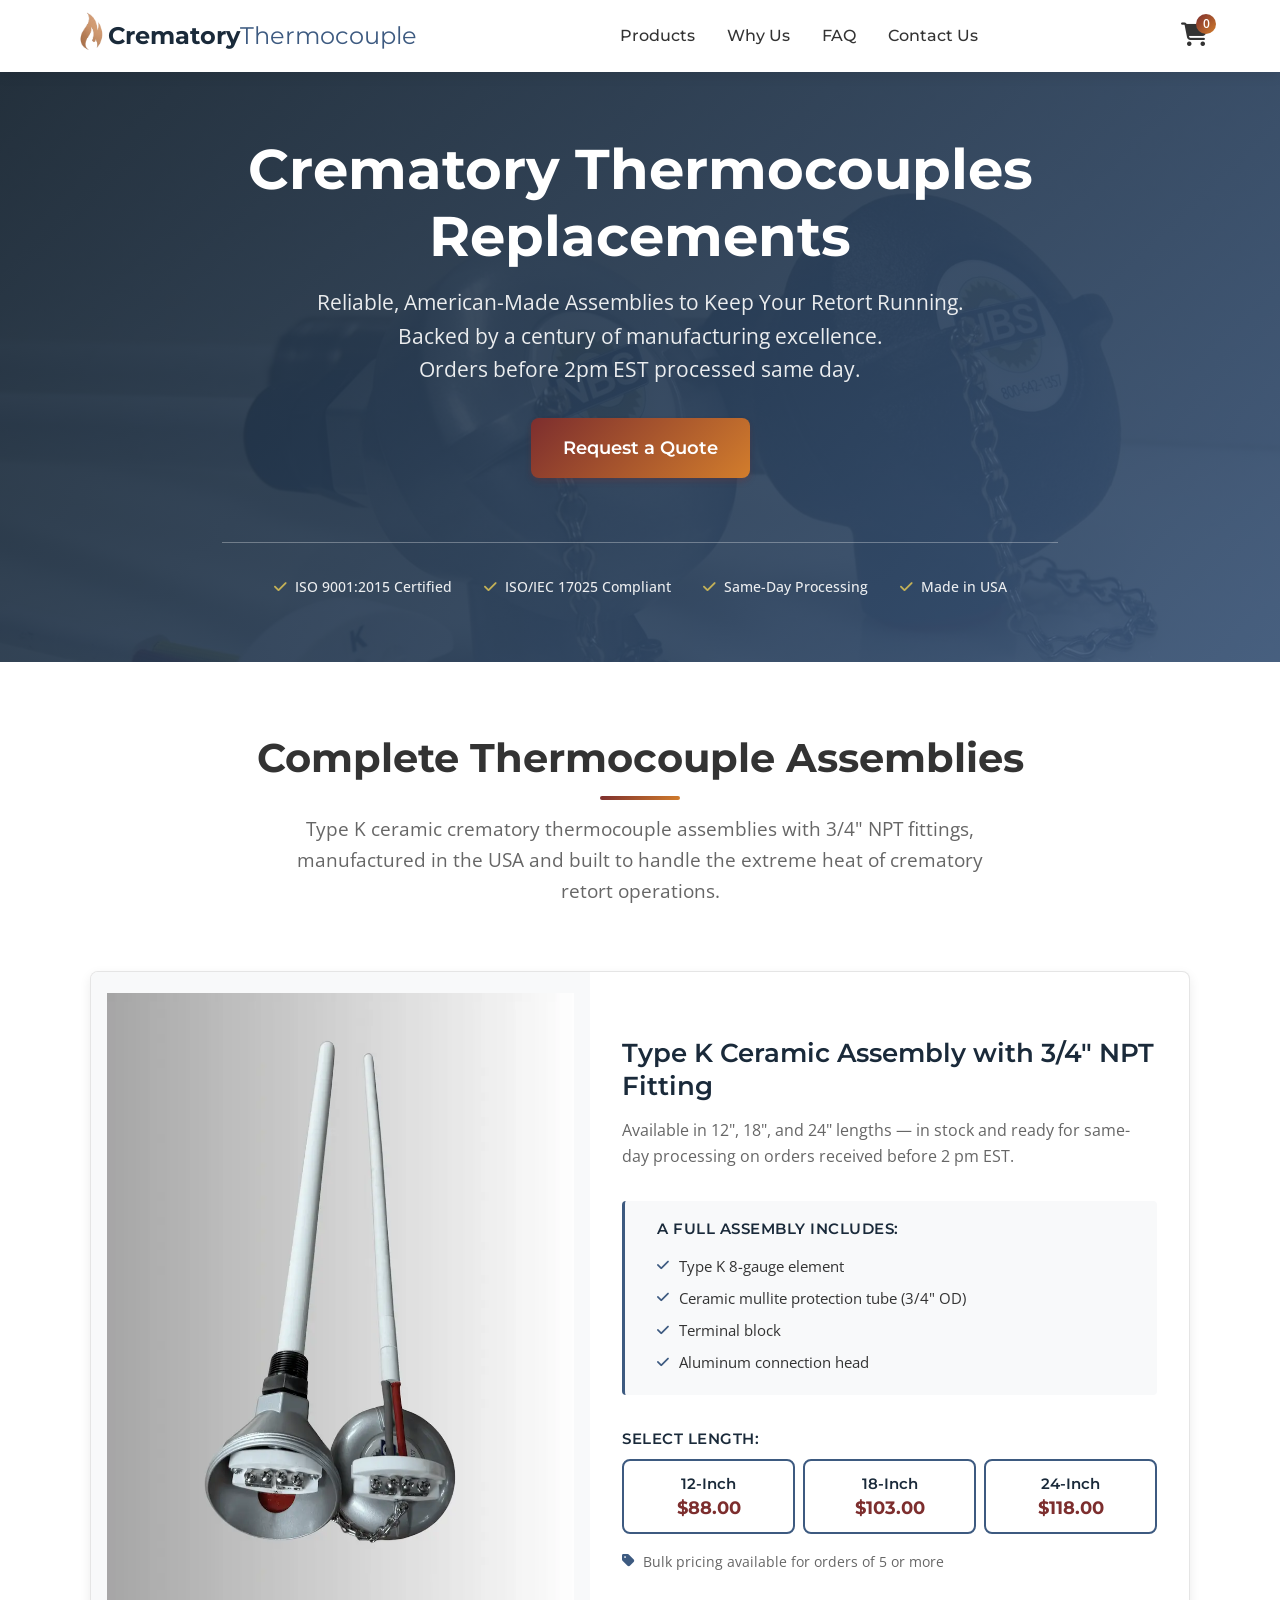
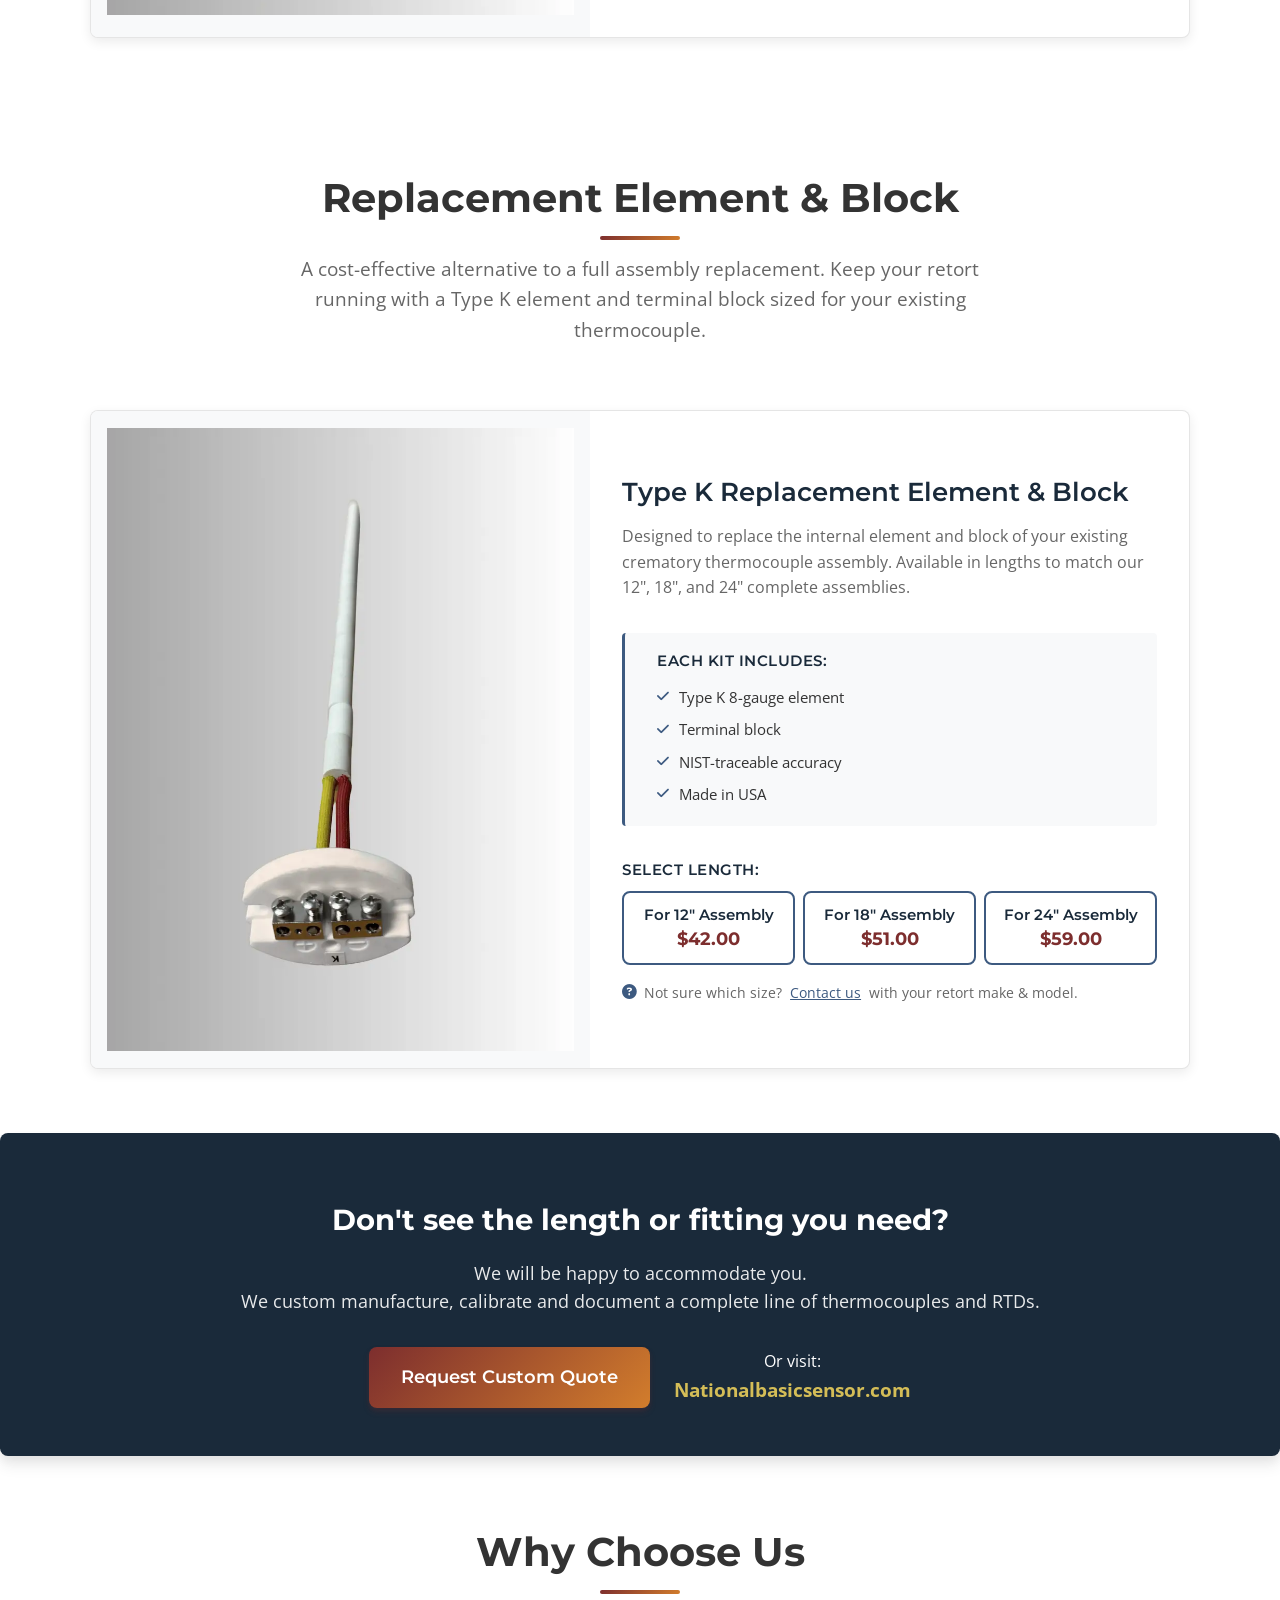
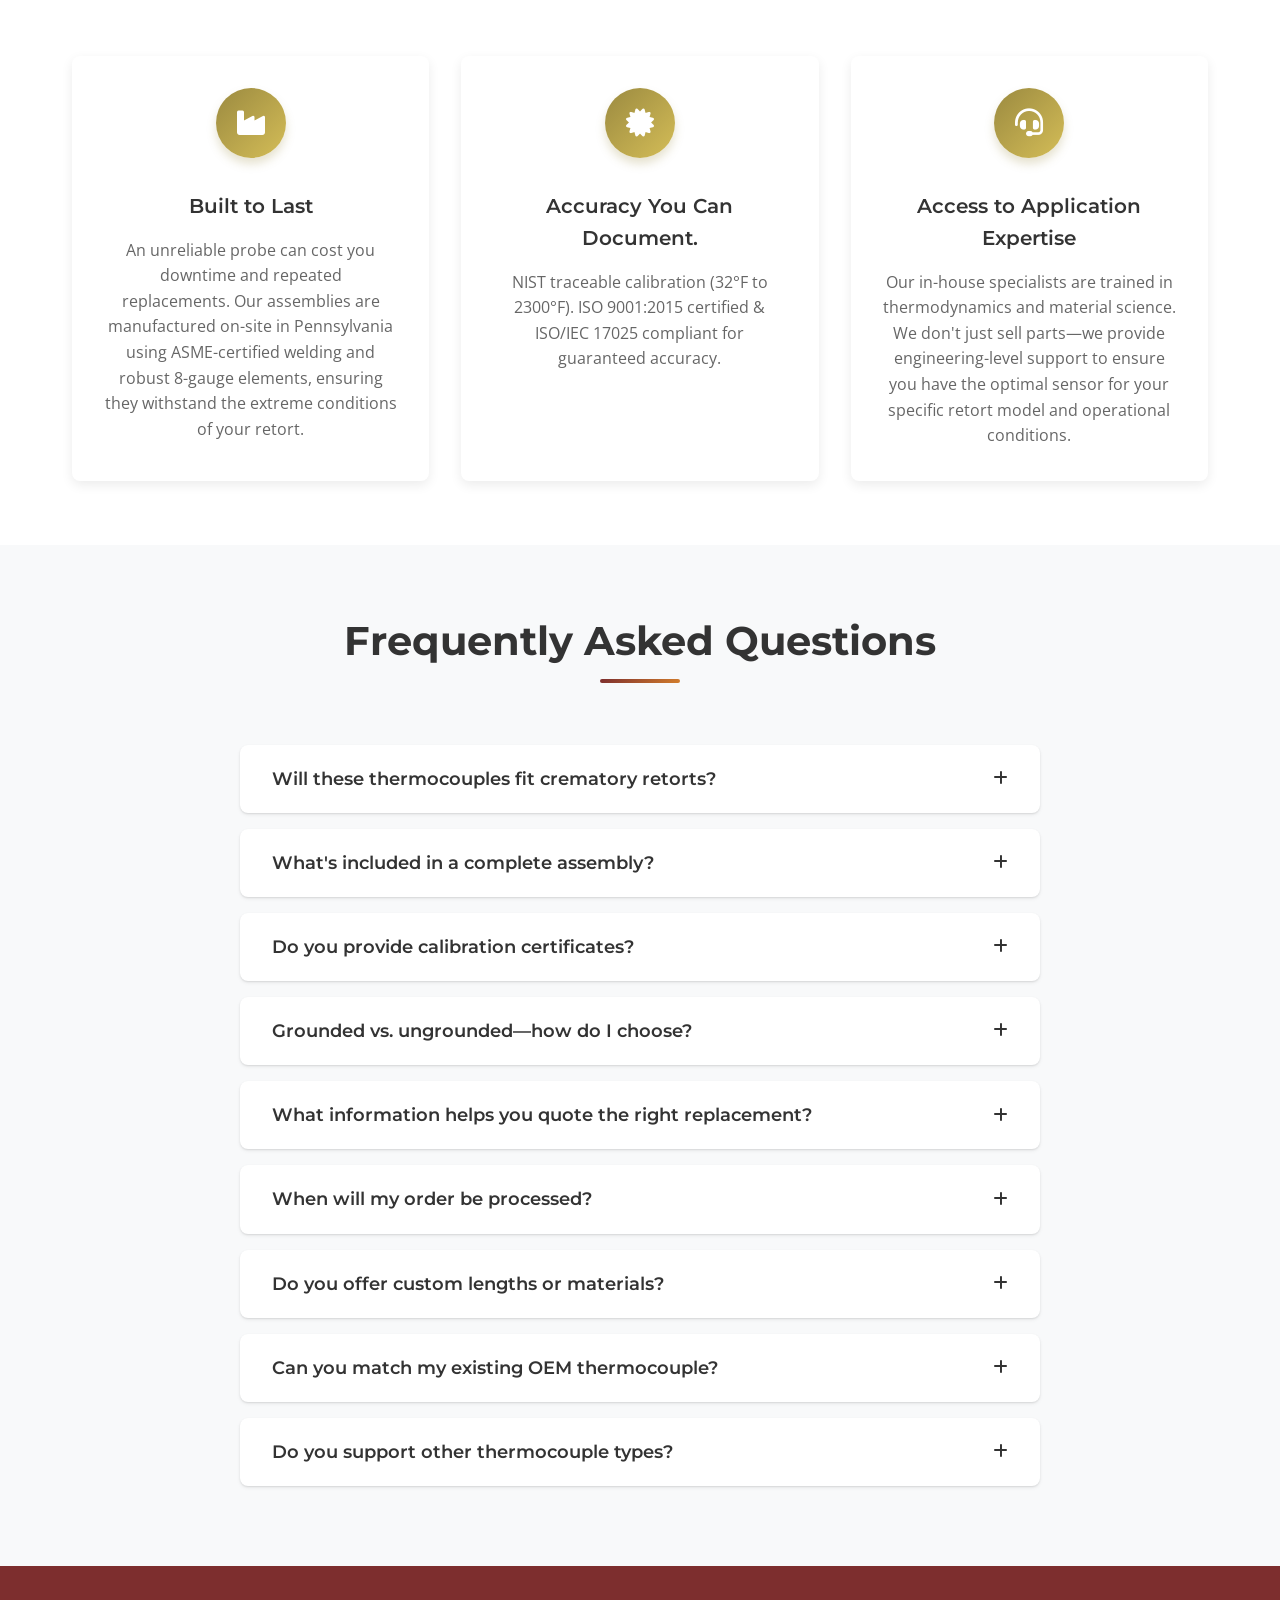
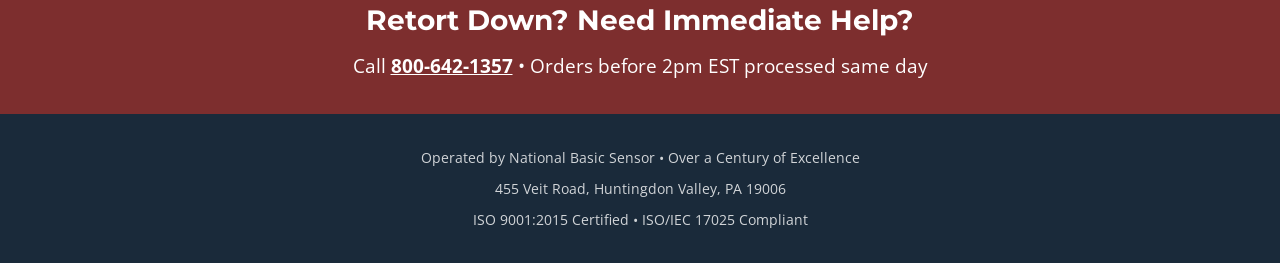
==== commit 83d80644: "store fixes" ====
--- a/index.html
+++ b/index.html
@@ -108,6 +108,7 @@
       }
     </script>
   </head>
+  
   <body>
 
 
@@ -153,7 +154,7 @@
           </button>
           <ul class="nav-list">
             <li class="nav-item mobile-cart-link">
-              <a href="#" class="nav-link ec-cart-widget">
+              <a href="#" class="nav-link site-cart-link">
                 <i class="fas fa-shopping-cart"></i> View Cart
                 <span class="cart-count">0</span>
               </a>
@@ -175,7 +176,7 @@
         </nav>
         <div class="header-actions">
           <div class="header-cart" id="my-cart-icon">
-            <a href="#" class="ec-cart-widget">
+            <a href="#" class="site-cart-link">
               <i class="fas fa-shopping-cart"></i>
               <span class="cart-count">0</span>
             </a>
@@ -194,7 +195,7 @@
             <br />Orders before 2pm EST processed same day.
           </p>
           <div class="hero-buttons">
-            <a href="#quote" class="btn btn-primary btn-cta">Request a Quote</a>
+            <a href="contact.html#get-quote" class="btn btn-primary btn-cta">Request a Quote</a>
         
           </div>
           <div class="trust-bar">
@@ -253,15 +254,15 @@
                 <p class="size-selector-label">Select Length:</p>
                 <div class="size-buttons">
                   <!-- ECWID: Replace each button below with Ecwid Buy Now widget -->
-                  <button class="btn-size-buy" data-product="assembly-12">
+                  <button class="btn-size-buy" data-product-id="28613036">
                     <span class="size-label">12-Inch</span>
                     <span class="size-price">$88.00</span>
                   </button>
-                  <button class="btn-size-buy" data-product="assembly-18">
+                  <button class="btn-size-buy" data-product-id="28613583">
                     <span class="size-label">18-Inch</span>
                     <span class="size-price">$103.00</span>
                   </button>
-                  <button class="btn-size-buy" data-product="assembly-24">
+                  <button class="btn-size-buy" data-product-id="28613584">
                     <span class="size-label">24-Inch</span>
                     <span class="size-price">$118.00</span>
                   </button>
@@ -320,22 +321,22 @@
                 <p class="size-selector-label">Select Length:</p>
                 <div class="size-buttons">
                   <!-- ECWID: Replace each button below with Ecwid Buy Now widget -->
-                  <button class="btn-size-buy" data-product="element-12">
+                  <button class="btn-size-buy" data-product-id="84363027">
                     <span class="size-label">For 12" Assembly</span>
                     <span class="size-price">$42.00</span>
                   </button>
-                  <button class="btn-size-buy" data-product="element-18">
+                  <button class="btn-size-buy" data-product-id="84363028">
                     <span class="size-label">For 18" Assembly</span>
                     <span class="size-price">$51.00</span>
                   </button>
-                  <button class="btn-size-buy" data-product="element-24">
+                  <button class="btn-size-buy" data-product-id="84363029">
                     <span class="size-label">For 24" Assembly</span>
                     <span class="size-price">$59.00</span>
                   </button>
                 </div>
                 <p class="bulk-pricing-note">
                   <i class="fas fa-question-circle"></i>
-                  Not sure which size? <a href="#contact">Contact us</a> with
+                  Not sure which size? <a href="contact.html">Contact us</a> with
                   your retort make &amp; model.
                 </p>
               </div>
@@ -357,14 +358,14 @@
                        <br>We custom manufacture, calibrate and document a complete line of thermocouples and RTDs.
                     </p>
                     <div class="banner-actions">
-                      <a href="contact.html#quote" class="btn btn-primary btn-cta"
+                      <a href="contact.html#get-quote" class="btn btn-primary btn-cta"
                         >Request Custom Quote</a
                       >
                       <span class="banner-call">
                       
                         Or visit:
-                        <a href="https://NationalBasicSensor.com" target="_blank" rel="noopener noreferrer">
-                          <strong>NationalBasicSensor.com</strong>
+                        <a href="https://nationalbasicsensor.com" target="_blank" rel="noopener noreferrer">
+                          <strong>Nationalbasicsensor.com</strong>
                         </a>
                       </span>
                     </div>
@@ -603,5 +604,33 @@
     </a>
 
     <script src="app.js"></script>
+    <script data-cfasync="false" type="text/javascript"
+  src="https://app.ecwid.com/script.js?2700003&data_platform=code"></script>
+  <script>
+    Ecwid.OnAPILoaded.add(function() {
+      // Wire size buttons to add to cart
+      document.querySelectorAll('.btn-size-buy').forEach(function(btn) {
+        btn.addEventListener('click', function() {
+          Ecwid.Cart.addProduct({ id: parseInt(btn.dataset.productId) });
+          Ecwid.openPage('cart');
+        });
+      });
+  
+      // Update cart count badges when cart changes
+      Ecwid.OnCartChanged.add(function(cart) {
+        document.querySelectorAll('.cart-count').forEach(function(el) {
+          el.textContent = cart.productsQuantity || 0;
+        });
+      });
+  
+      // Cart icon click → open Ecwid cart page
+      document.querySelectorAll('.site-cart-link').forEach(function(link) {
+        link.addEventListener('click', function(e) {
+          e.preventDefault();
+          Ecwid.openPage('cart');
+        });
+      });
+    });
+  </script>
   </body>
 </html>
--- a/styles.css
+++ b/styles.css
@@ -132,7 +132,7 @@
     padding: var(--spacing-lg) 0; 
     display: flex; 
     align-items: center; 
-    background: url('../images/hero.jpg') no-repeat center center; 
+    background: url('images/hero.jpg') no-repeat center center; 
     background-size: cover; 
     color: var(--white); 
     text-align: center; 
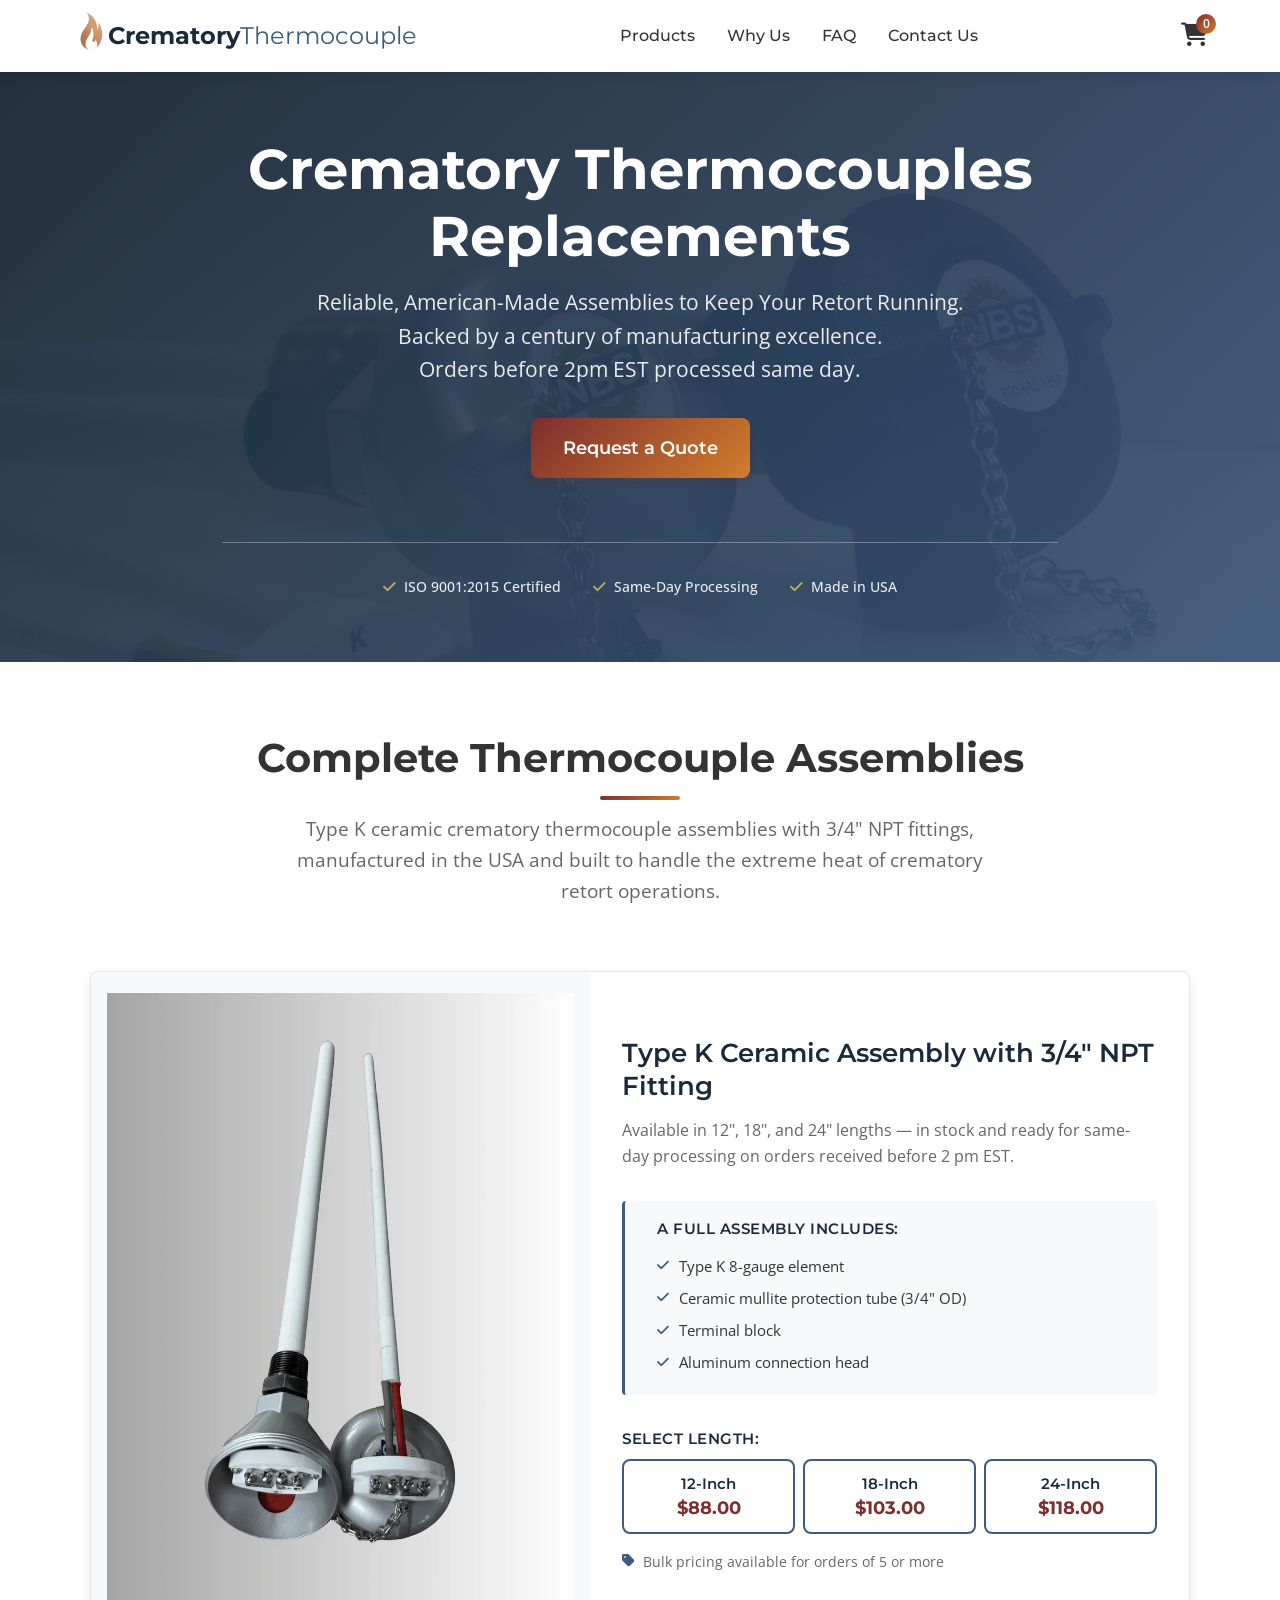
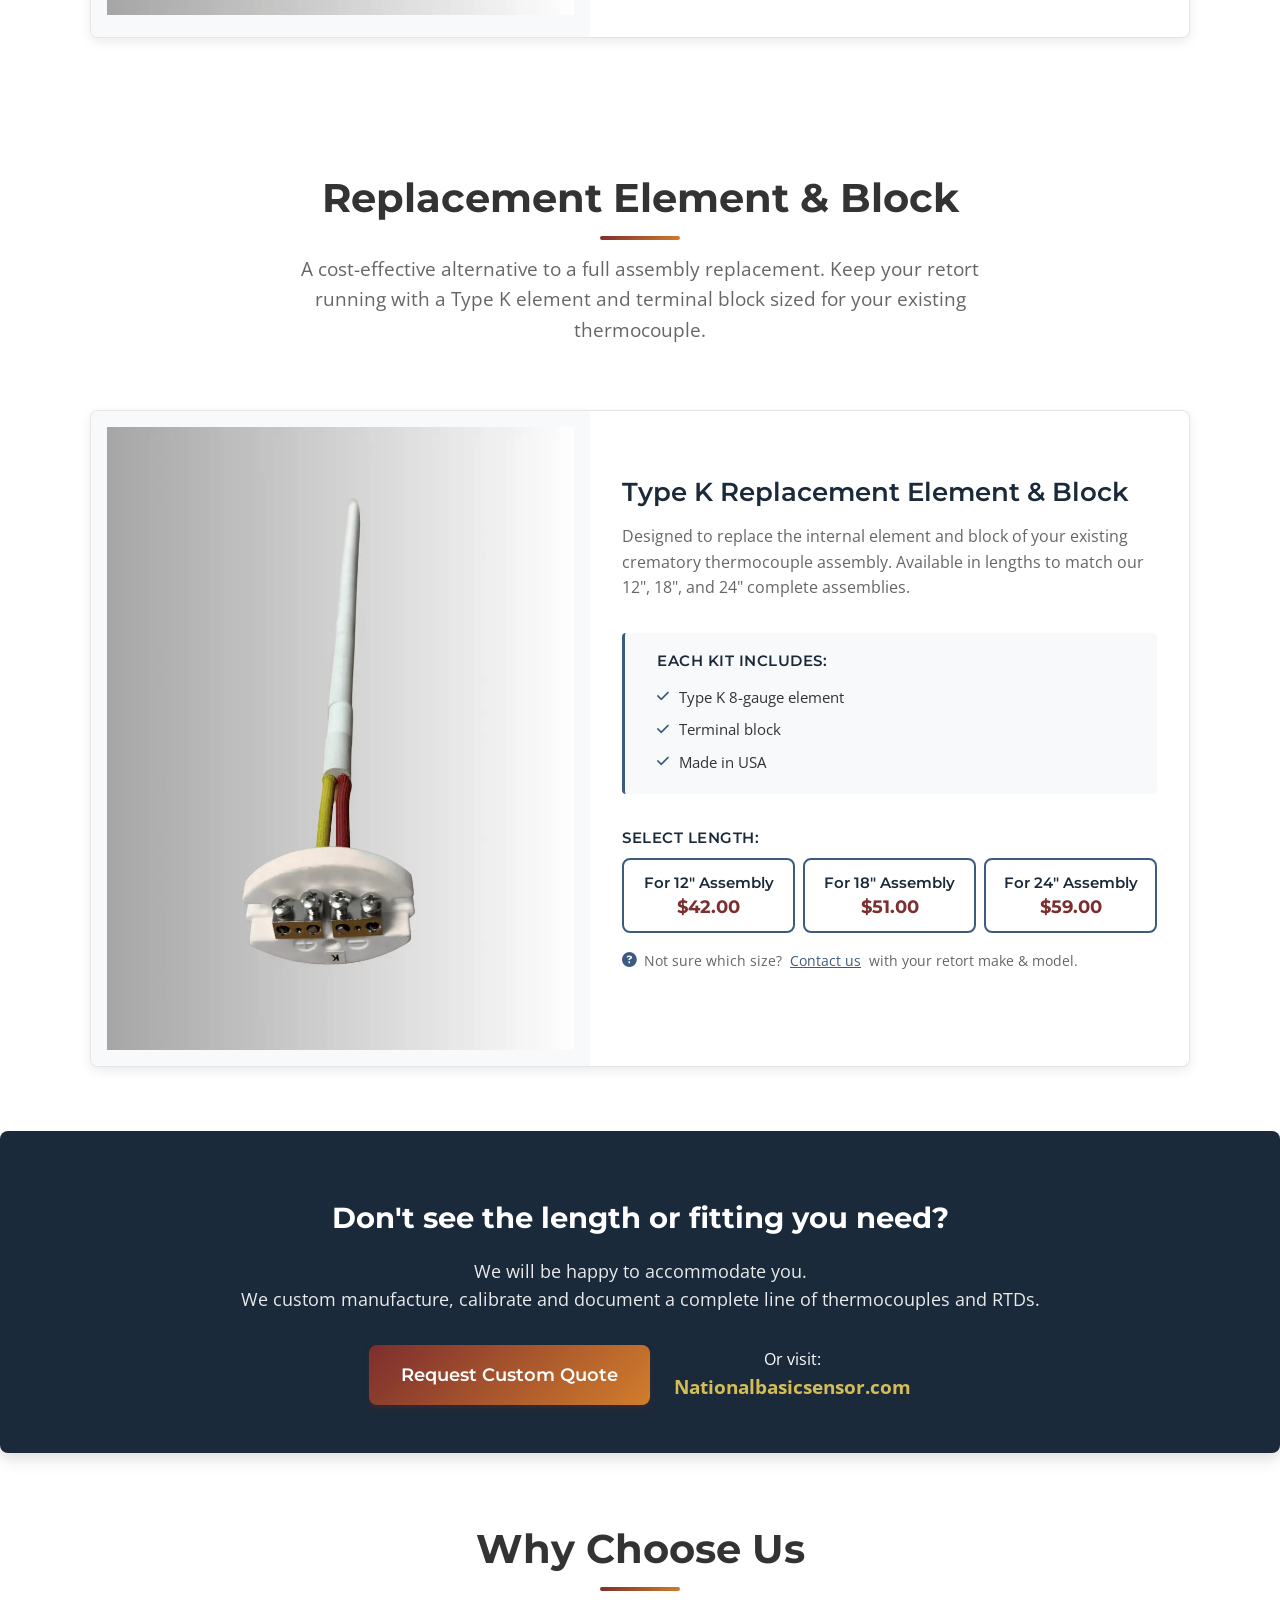
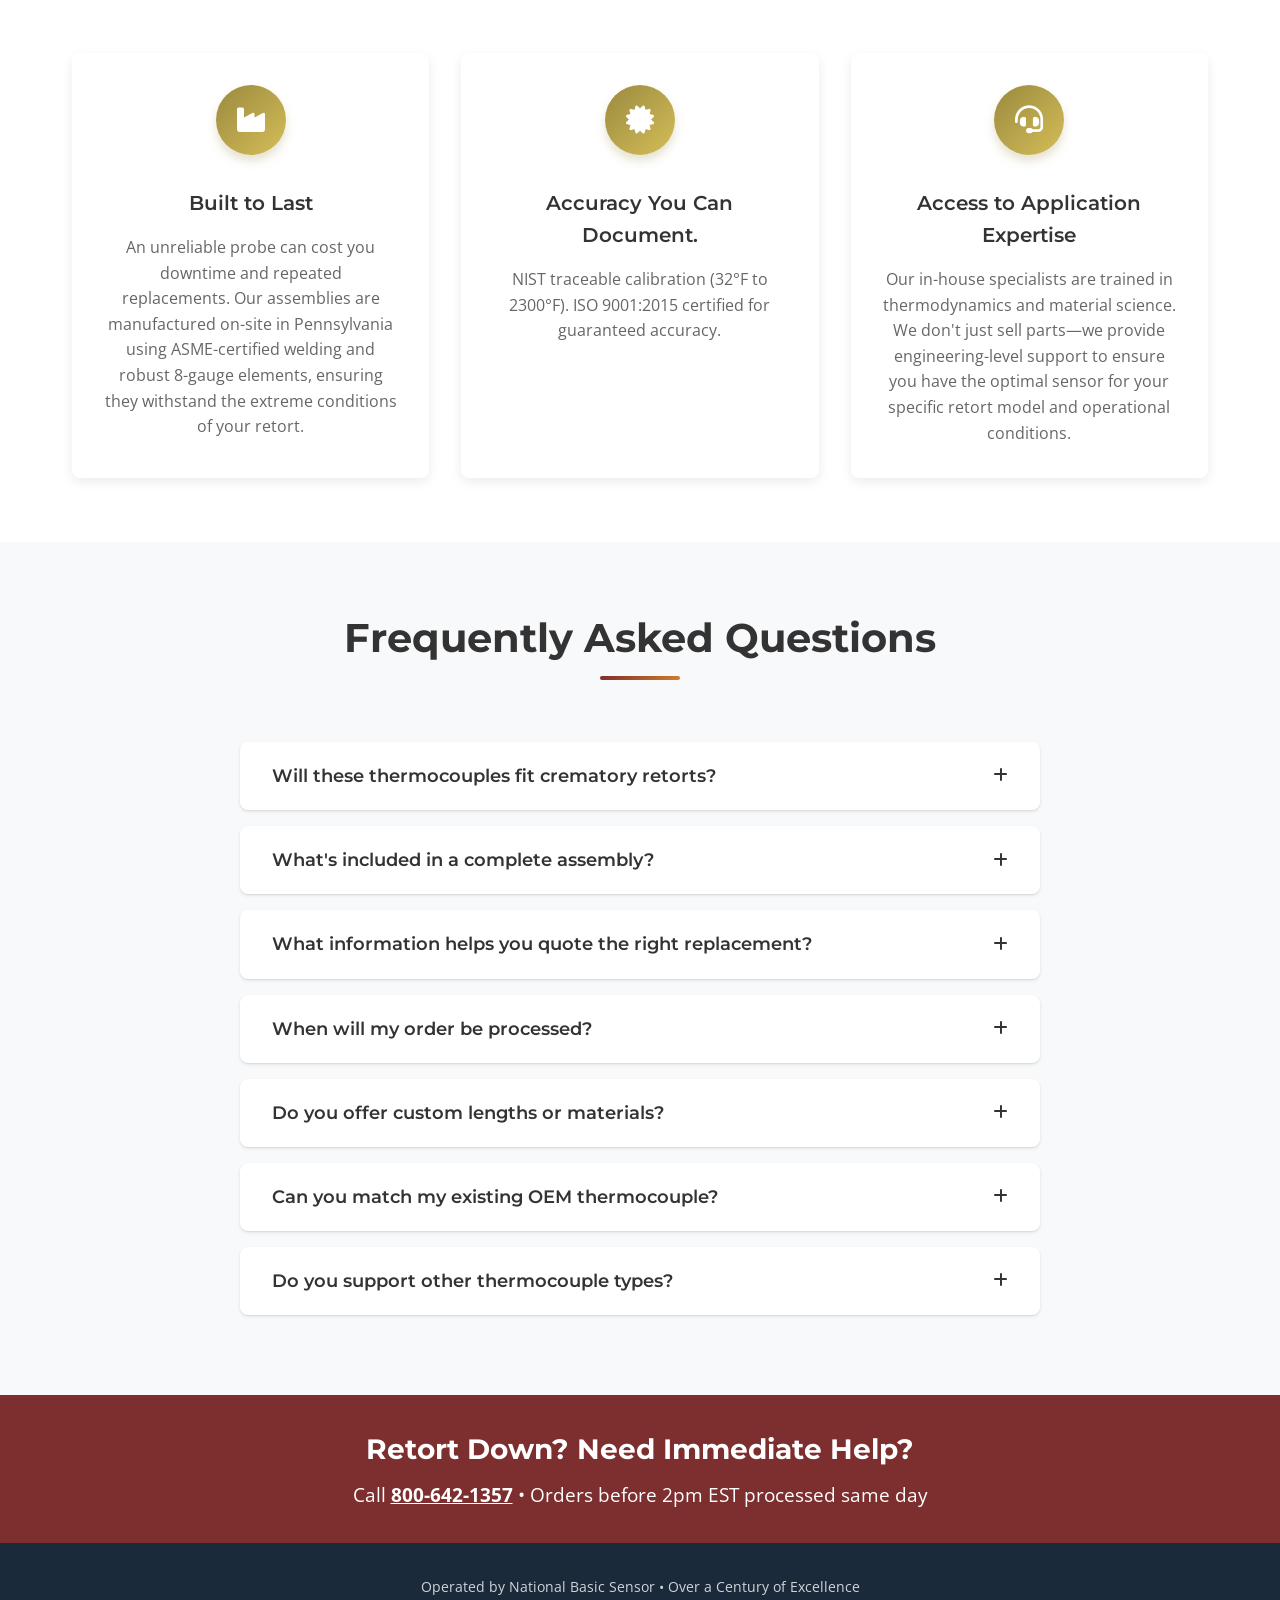
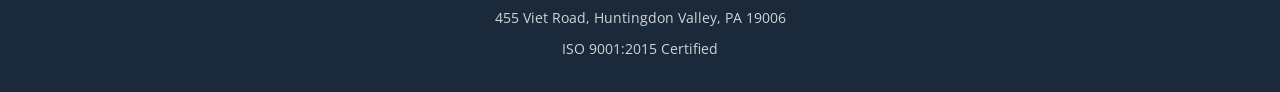
==== commit 9ffeaec1: "finish small changes" ====
--- a/index.html
+++ b/index.html
@@ -40,22 +40,8 @@
               "text": "An 8-gauge Type K element, a mullite protection tube, a terminal block, and an aluminum connection head."
             }
           },
-          {
-            "@type": "Question",
-            "name": "Do you provide calibration certificates?",
-            "acceptedAnswer": {
-              "@type": "Answer",
-              "text": "Yes. NBS offers NIST-traceable calibration in an in-house lab (−78 °C to 1454 °C), ISO 9001:2015 certified and 17025 compliant."
-            }
-          },
-          {
-            "@type": "Question",
-            "name": "Grounded vs. ungrounded—how do I choose?",
-            "acceptedAnswer": {
-              "@type": "Answer",
-              "text": "Choose grounded for faster response; ungrounded for more electrical isolation. If unsure, share your make/model and probe location; our specialists will advise options."
-            }
-          },
+  
+ 
           {
             "@type": "Question",
             "name": "What information helps you quote the right replacement?",
@@ -112,7 +98,7 @@
   <body>
 
 
-    <!-- Header -->
+    <!-- start of header -->
 
 
     <header class="header">
@@ -123,14 +109,14 @@
             href="index.html"
             style="display: flex; align-items: center; gap: 10px"
           >
-            <!-- Your Flame Icon -->
+            <!-- flame icon -->
             <img
               src="images/flame-icon.png"
               alt=""
               style="height: 40px; width: auto; transform: translate(6px, -5px)"
             />
 
-            <!-- The Logo Name as a DIV -->
+            <!-- logo name version -->
             <div
               style="
                 font-family: 'Montserrat', sans-serif;
@@ -185,7 +171,7 @@
     </header>
 
     <main>
-      <!-- Hero Section -->
+      <!-- hero -->
       <section class="hero">
         <div class="hero-content container">
           <h1 class="hero-title">Crematory Thermocouples Replacements</h1>
@@ -200,7 +186,6 @@
           </div>
           <div class="trust-bar">
             <span><i class="fas fa-check"></i> ISO 9001:2015 Certified</span>
-            <span><i class="fas fa-check"></i> ISO/IEC 17025 Compliant</span>
             <span><i class="fas fa-check"></i> Same-Day Processing</span>
             <span><i class="fas fa-check"></i> Made in USA</span>
           </div>
@@ -208,9 +193,8 @@
       </section>
 
  
-      <!-- ============================================ -->
-      <!-- COMPLETE ASSEMBLIES PRODUCT SECTION -->
-      <!-- ============================================ -->
+      <!-- complete assemblies -->
+
       <section id="assemblies" class="product-feature section">
         <div class="container">
           <div class="section-header">
@@ -253,7 +237,7 @@
               <div class="product-size-selector">
                 <p class="size-selector-label">Select Length:</p>
                 <div class="size-buttons">
-                  <!-- ECWID: Replace each button below with Ecwid Buy Now widget -->
+                  
                   <button class="btn-size-buy" data-product-id="28613036">
                     <span class="size-label">12-Inch</span>
                     <span class="size-price">$88.00</span>
@@ -277,9 +261,8 @@
         </div>
       </section>
 
-      <!-- ============================================ -->
-      <!-- REPLACEMENT ELEMENT & BLOCK SECTION -->
-      <!-- ============================================ -->
+      <!-- replacement section  -->
+
       <section id="elements" class="product-feature section bg-light">
         <div class="container">
           <div class="section-header">
@@ -312,7 +295,6 @@
                 <ul>
                   <li><i class="fas fa-check"></i> Type K 8-gauge element</li>
                   <li><i class="fas fa-check"></i> Terminal block</li>
-                  <li><i class="fas fa-check"></i> NIST-traceable accuracy</li>
                   <li><i class="fas fa-check"></i> Made in USA</li>
                 </ul>
               </div>
@@ -345,10 +327,10 @@
         </div>
       </section>
 
-                <!-- Bottom Banner: Custom & OEM -->
+                <!-- bottom banner -->
                 <div class="custom-manufacturing-banner">
                   <div class="banner-content">
-                    <!-- PLACEHOLDER: Use your Inventory Room or Factory Floor photo here -->
+                    <!-- could put a image here? inventory floor maybe -->
                    
                   </div>
                   <div class="banner-content">
@@ -377,8 +359,7 @@
    
 
   
-      <!-- Why National Basic Sensor -->
-      <!-- CHANGED: Added 'section-wallpaper' and removed 'bg-light' class -->
+      <!-- why nbs? -->
       <section id="why-us" class="features section section-wallpaper">
         <div class="container">
           <div class="section-header">
@@ -407,7 +388,7 @@
                   <h3>Accuracy You Can Document.</h3>
                   <p>
                     NIST traceable calibration (32°F to 2300°F). ISO 9001:2015
-                    certified & ISO/IEC 17025 compliant for guaranteed accuracy.
+                    certified for guaranteed accuracy.
                   </p>
                 </div>
                 <div class="feature-card">
@@ -428,7 +409,7 @@
           
         </div>
       </section>
-      <!-- RESTORED: Full FAQ Section -->
+      <!-- faq -->
       <section id="faq" class="faq section bg-light">
         <div class="container">
           <div class="section-header">
@@ -463,38 +444,8 @@
                 </p>
               </div>
             </div>
-            <div class="faq-item">
-              <div class="faq-question">
-                <h3>Do you provide calibration certificates?</h3>
-                <span class="faq-icon"><i class="fas fa-plus"></i></span>
-              </div>
-              <div class="faq-answer">
-                <p>
-                  Yes. NBS offers NIST-traceable calibration in an in-house lab
-                  that maintains reference standards and operates from −78 °C to
-                  1454 °C, with ISO 9001:2015 certification and 17025
-                  compliance.
-                </p>
-              </div>
-            </div>
-            <div class="faq-item">
-              <div class="faq-question">
-                <h3>Grounded vs. ungrounded—how do I choose?</h3>
-                <span class="faq-icon"><i class="fas fa-plus"></i></span>
-              </div>
-              <div class="faq-answer">
-                <p>
-                  Choose grounded for faster response; ungrounded for more
-                  electrical isolation.
-                </p>
-                <ul>
-                  <li>
-                    If you're unsure, share your make/model and location
-                    (primary/secondary); our specialists will advise options.
-                  </li>
-                </ul>
-              </div>
-            </div>
+
+ 
             <div class="faq-item">
               <div class="faq-question">
                 <h3>What information helps you quote the right replacement?</h3>
@@ -568,7 +519,7 @@
         </div>
       </section>
 
-      <!-- Bottom of Funnel -->
+      <!-- bottom emergency -->
       <section class="emergency-box">
         <div class="container">
           <div class="emergency-content">
@@ -584,20 +535,20 @@
       </section>
     </main>
 
-    <!-- Footer -->
+    <!-- footer -->
     <footer class="footer">
       <div class="container">
         <div class="footer-bottom">
           <p>
             Operated by National Basic Sensor • Over a Century of Excellence
           </p>
-          <p>455 Veit Road, Huntingdon Valley, PA 19006</p>
-          <p>ISO 9001:2015 Certified • ISO/IEC 17025 Compliant</p>
+          <p>455 Viet Road, Huntingdon Valley, PA 19006</p>
+          <p>ISO 9001:2015 Certified </p>
         </div>
       </div>
     </footer>
 
-    <!-- Professional Sticky Mobile Call Bar -->
+    <!-- sticky mobile call button -->
     <a href="tel:8006421357" class="mobile-call-bar">
       <i class="fas fa-phone-alt"></i>
       <span>Call for Assistance</span>
@@ -608,7 +559,7 @@
   src="https://app.ecwid.com/script.js?2700003&data_platform=code"></script>
   <script>
     Ecwid.OnAPILoaded.add(function() {
-      // Wire size buttons to add to cart
+      // wire size buttons to add to cart
       document.querySelectorAll('.btn-size-buy').forEach(function(btn) {
         btn.addEventListener('click', function() {
           Ecwid.Cart.addProduct({ id: parseInt(btn.dataset.productId) });
@@ -616,14 +567,14 @@
         });
       });
   
-      // Update cart count badges when cart changes
+      // update cart count badges when cart changes
       Ecwid.OnCartChanged.add(function(cart) {
         document.querySelectorAll('.cart-count').forEach(function(el) {
           el.textContent = cart.productsQuantity || 0;
         });
       });
   
-      // Cart icon click → open Ecwid cart page
+      // cart icon click → open ecwid cart page
       document.querySelectorAll('.site-cart-link').forEach(function(link) {
         link.addEventListener('click', function(e) {
           e.preventDefault();
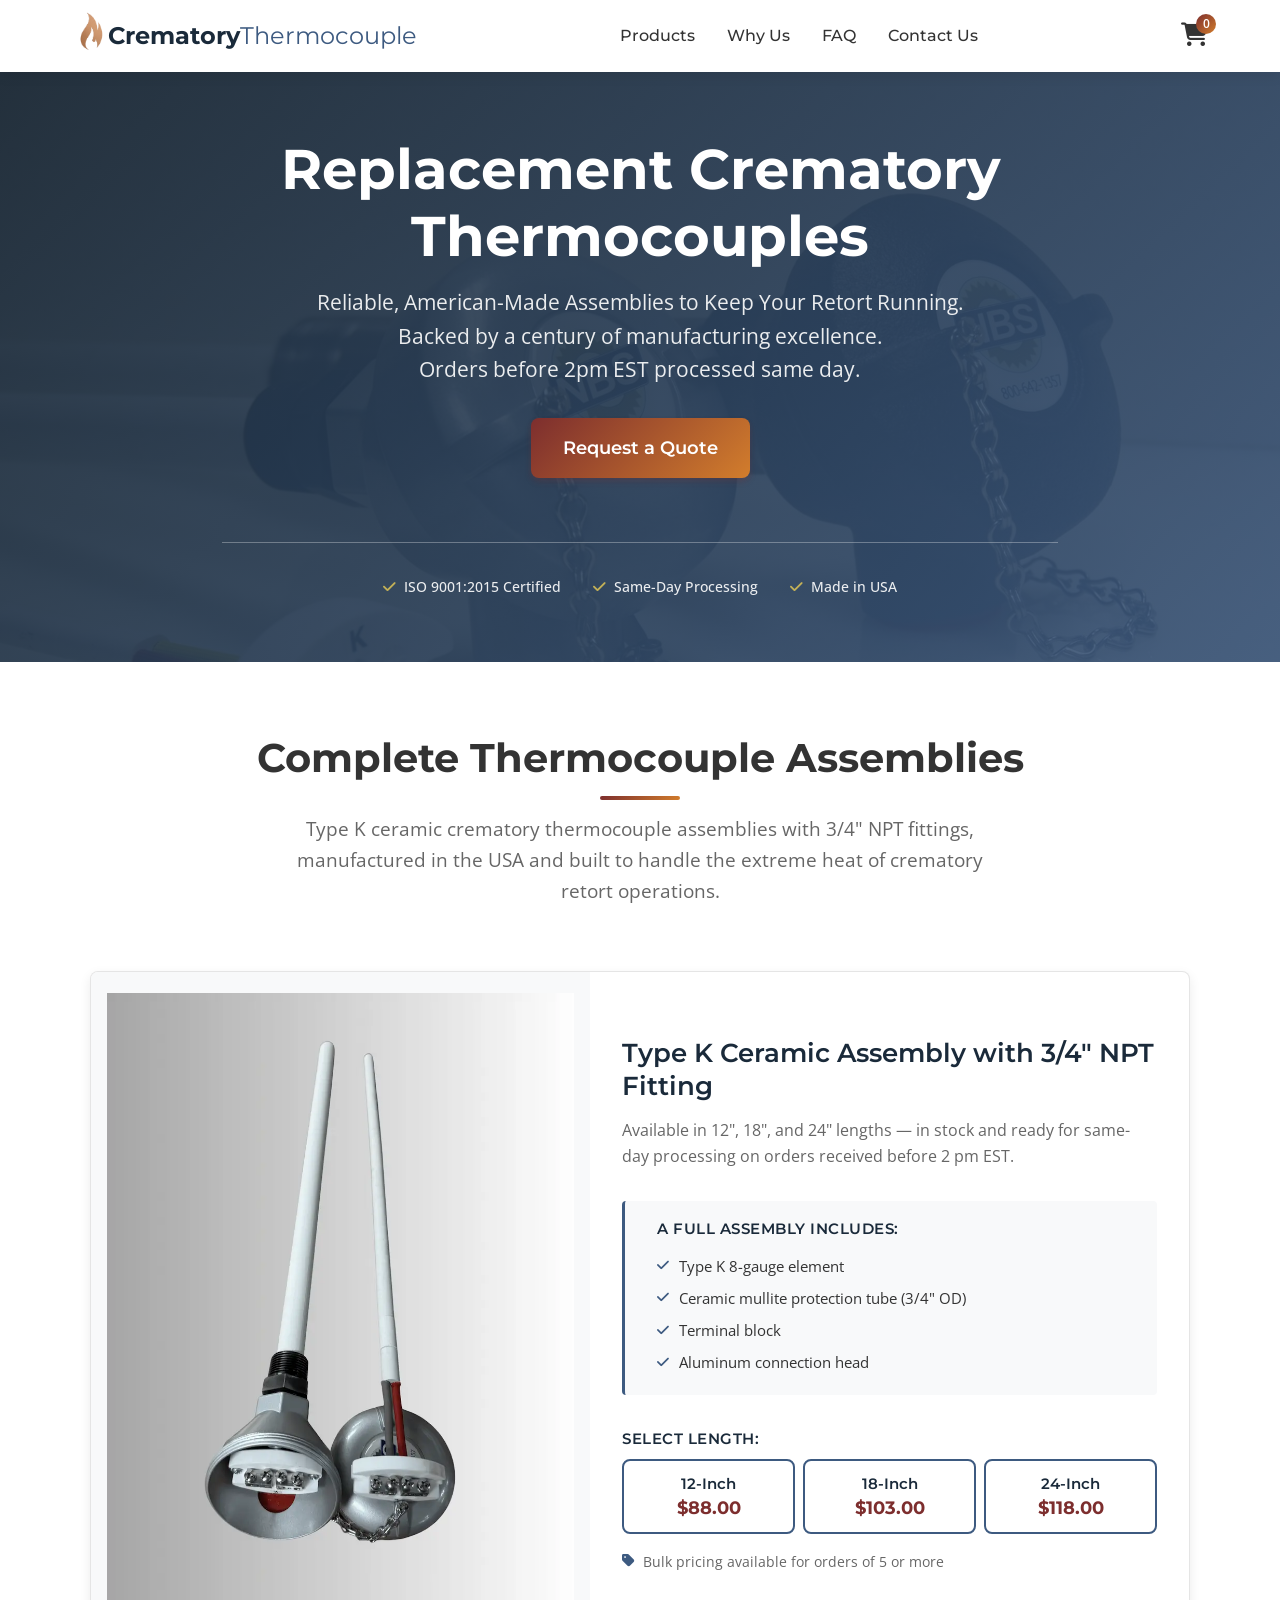
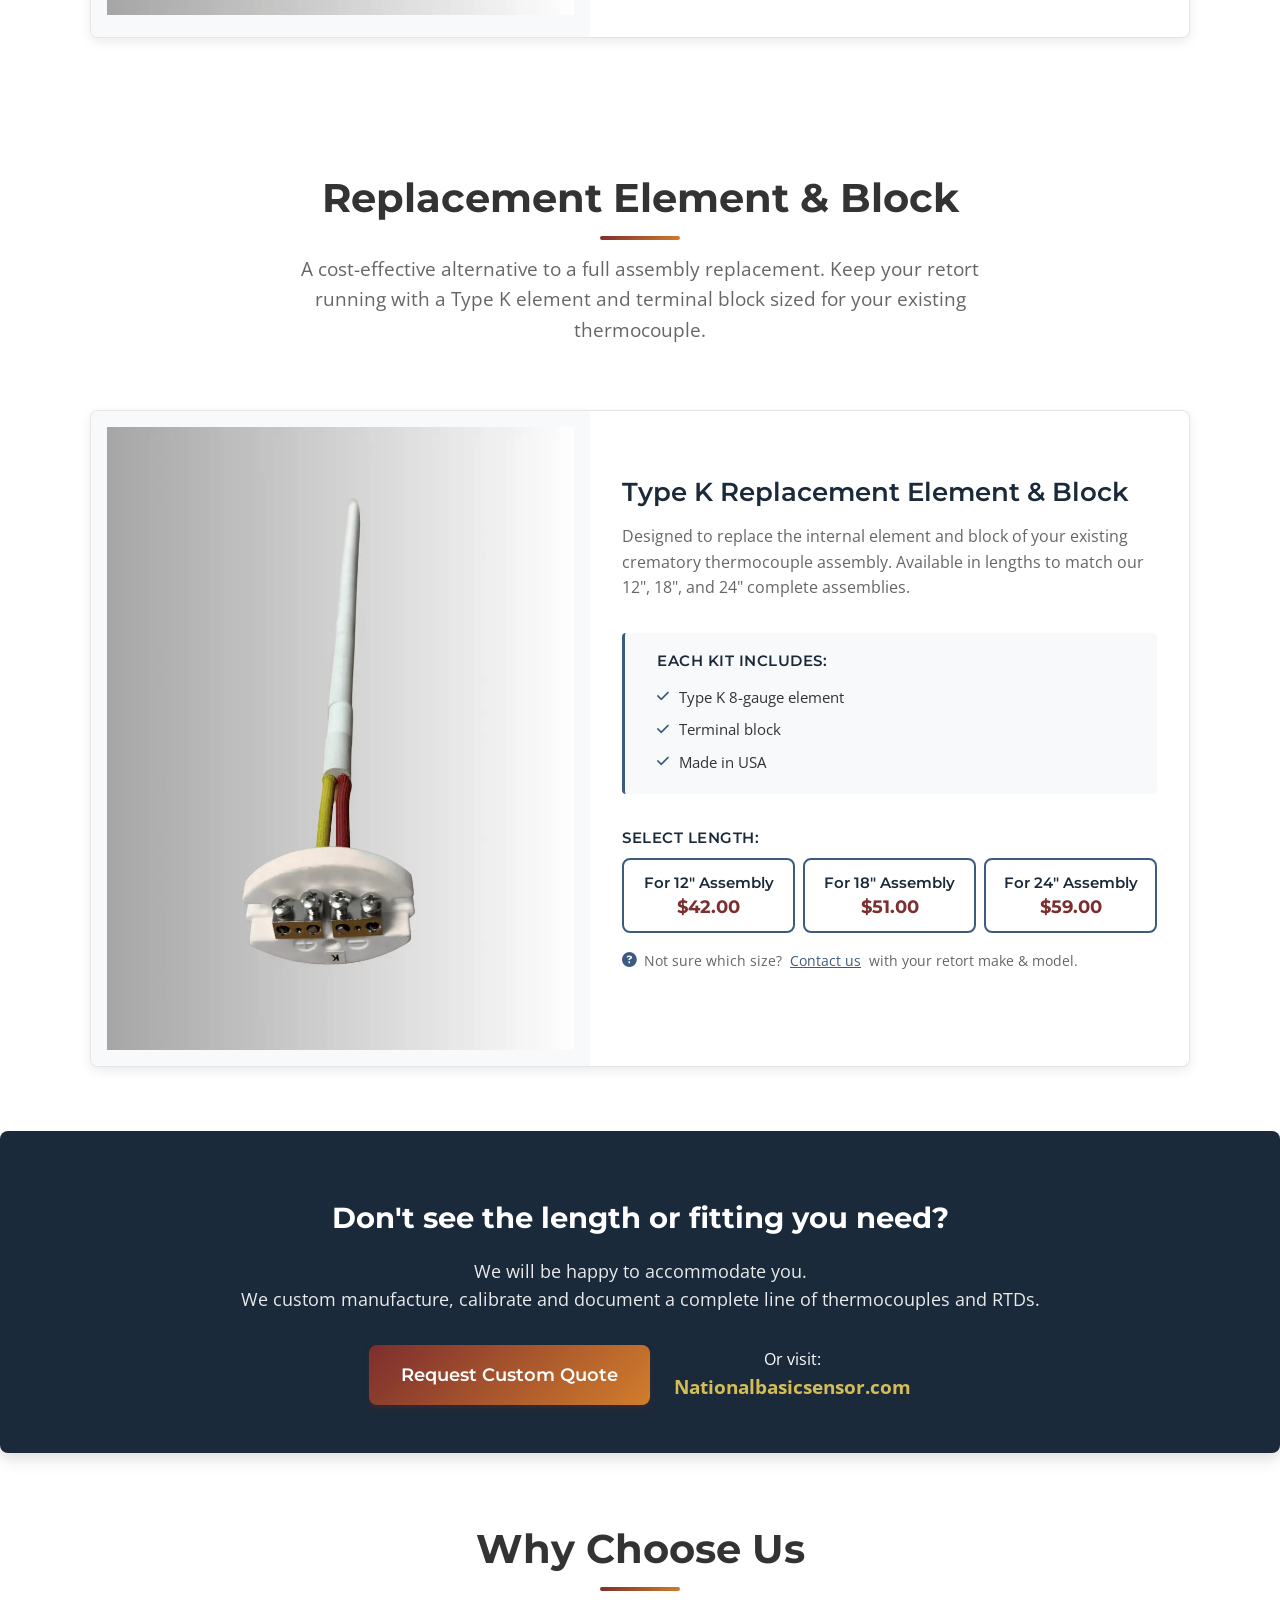
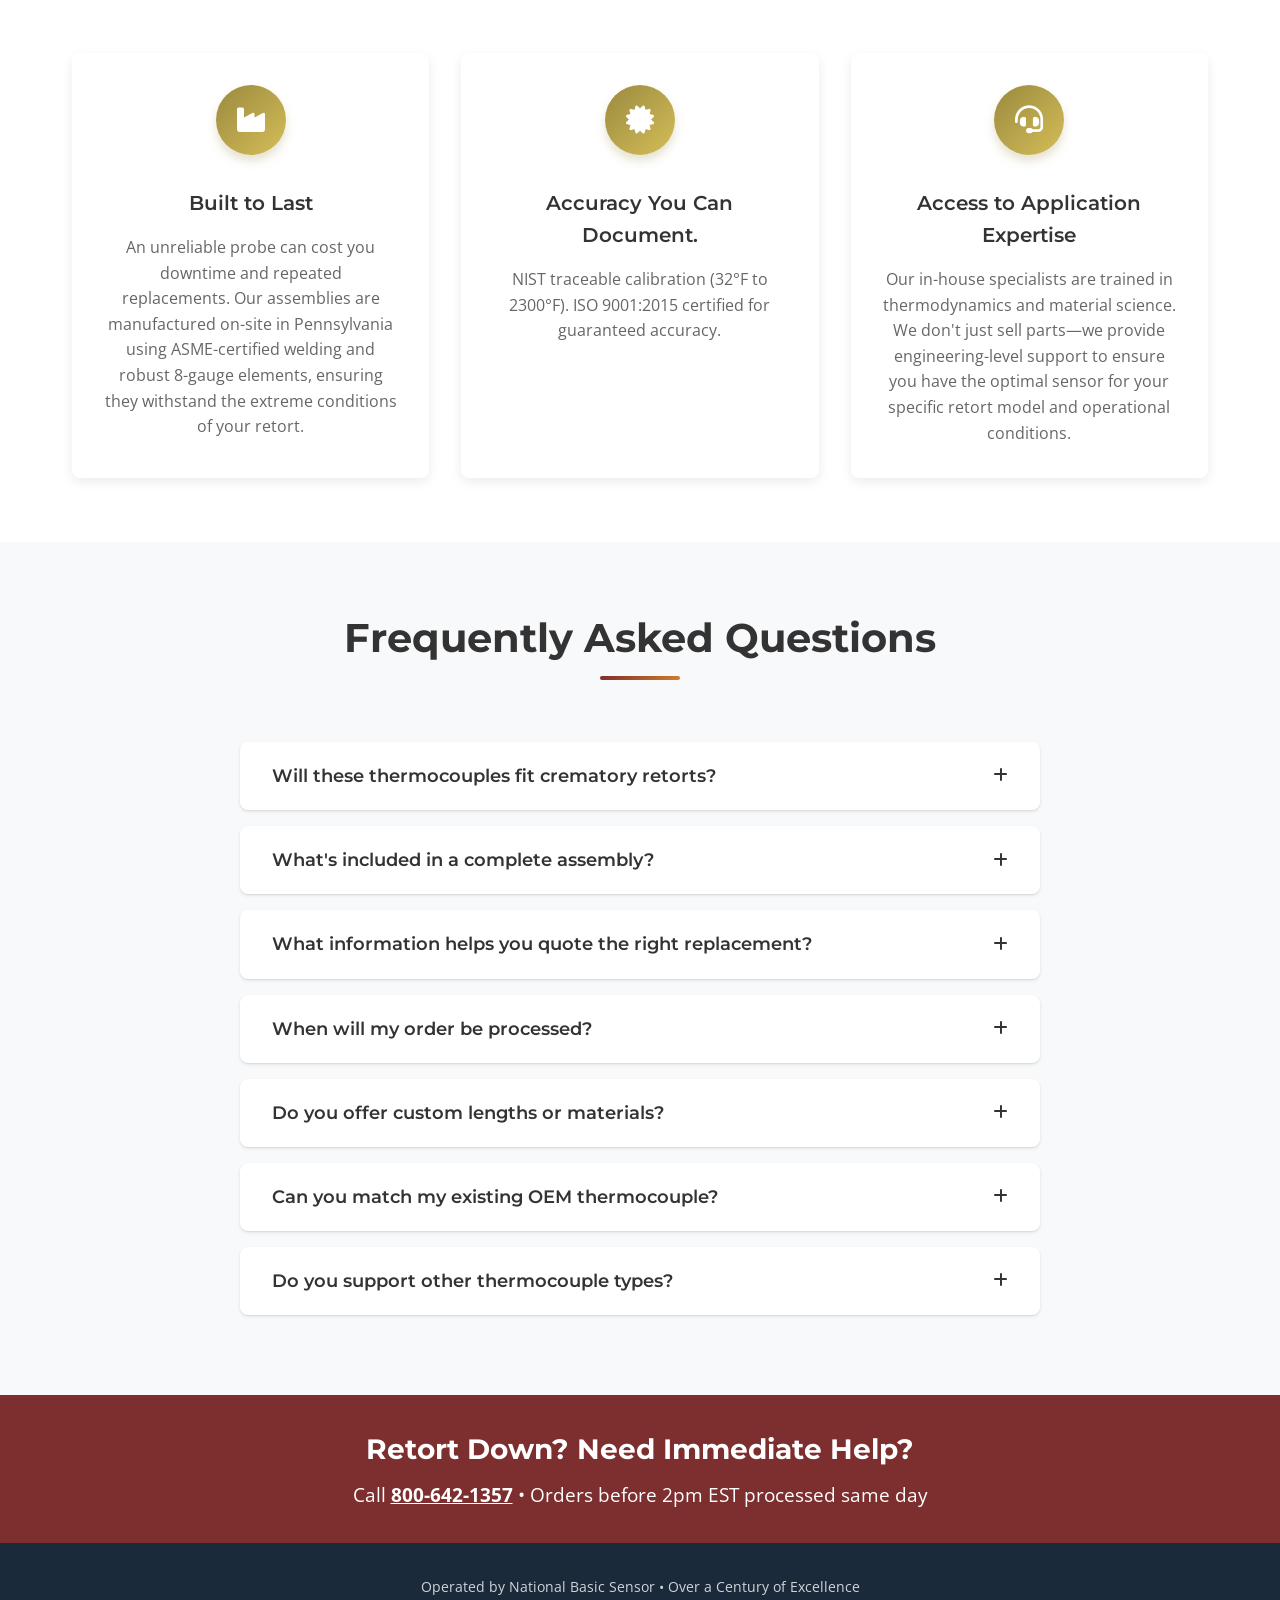
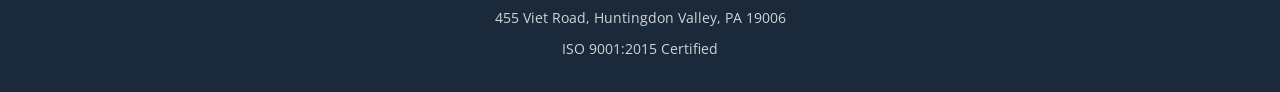
==== commit 3b06e157: "fixed hero h1" ====
--- a/index.html
+++ b/index.html
@@ -174,7 +174,7 @@
       <!-- hero -->
       <section class="hero">
         <div class="hero-content container">
-          <h1 class="hero-title">Crematory Thermocouples Replacements</h1>
+          <h1 class="hero-title">Replacement Crematory Thermocouples</h1>
           <p class="hero-subtitle">
             Reliable, American-Made Assemblies to Keep Your Retort Running.
             <br />Backed by a century of manufacturing excellence.
--- a/styles.css
+++ b/styles.css
@@ -1,6 +1,6 @@
-/* ===== GLOBAL STYLES ===== */
+/* global styles */
 :root {
-    /* Color Variables */
+    /* color variables */
     --primary-dark: #1a2a3a;
     --primary-light: #3d5a80;
     --secondary-dark: #2d3142;
@@ -16,28 +16,28 @@
     --light-bg: #f8f9fa;
     --border-color: rgba(0, 0, 0, 0.1);
     
-    /* Gradients */
+    /* gradients */
     --primary-gradient: linear-gradient(135deg, var(--primary-dark), var(--primary-light));
     --secondary-gradient: linear-gradient(135deg, var(--secondary-dark), var(--secondary-light));
     --accent-gradient: linear-gradient(135deg, var(--accent-dark), var(--accent-light));
     --gold-gradient: linear-gradient(135deg, var(--gold-dark), var(--gold-light));
     
-    /* Shadows */
+    /* shadows */
     --shadow-sm: 0 2px 4px rgba(0, 0, 0, 0.05), 0 1px 2px rgba(0, 0, 0, 0.1);
     --shadow-md: 0 4px 12px rgba(0,0,0,0.08);
     --shadow-lg: 0 10px 15px rgba(0, 0, 0, 0.07), 0 5px 10px rgba(0, 0, 0, 0.05);
     
-    /* Typography */
+    /* typography */
     --font-heading: 'Montserrat', sans-serif;
     --font-body: 'Open Sans', sans-serif;
     
-    /* Spacing */
+    /* spacing */
     --spacing-xs: 0.5rem;
     --spacing-sm: 1rem;
     --spacing-md: 2rem;
     --spacing-lg: 4rem;
     
-    /* Border Radius */
+    /* border radius */
     --radius-sm: 0.25rem;
     --radius-md: 0.5rem; /* 8px */
     --radius-lg: 1rem;
@@ -46,18 +46,18 @@
     --transition-medium: 0.3s ease;
 }
 
-/* ===== WALLPAPER & IMAGE STYLES ===== */
-
-/* General class for sections with a background wallpaper */
+/* wallpaper and image */
+
+/* general class for sections with  wallpaper */
 .section-wallpaper {
     position: relative;
     background-size: cover;
     background-position: center;
-    background-attachment: fixed; /* This creates the parallax effect */
+    background-attachment: fixed; /*  parallax  */
     z-index: 0;
 }
 
-/* Overlay to ensure text is readable */
+/* readable overlay */
 .section-wallpaper::before {
     content: '';
     position: absolute;
@@ -65,16 +65,16 @@
     left: 0;
     width: 100%;
     height: 100%;
-    z-index: 1; /* Sits on top of the background image */
-}
-
-/* Make sure the content sits on top of the overlay */
+    z-index: 1; /* sits on top of the background image */
+}
+
+/* so content sits on top of the overlay */
 .section-wallpaper > .container {
     position: relative;
     z-index: 2;
 }
 
-/* Specific background images and overlays */
+/* specific background images and overlays */
 #products {
     background-image: url('../images/2.png'); /* NOTE: Adjust path if needed */
 }
@@ -97,7 +97,7 @@
 .section-subtitle { font-size: 1.2rem; color: var(--text-light); max-width: 700px; margin: var(--spacing-sm) auto 0; }
 .bg-light { background-color: var(--light-bg); }
 
-/* ===== BUTTONS ===== */
+/*  BUTTONS */
 .btn { display: inline-flex; align-items: center; justify-content: center; font-family: var(--font-heading); font-weight: 600; font-size: 1rem; padding: 0.75rem 1.5rem; border-radius: var(--radius-md); cursor: pointer; transition: all var(--transition-medium); text-align: center; border: none; outline: none; }
 .btn-primary { background: var(--primary-gradient); color: var(--white); box-shadow: 0 4px 6px rgba(26, 42, 58, 0.2), 0 2px 4px rgba(26, 42, 58, 0.1); }
 .btn-primary:hover { box-shadow: 0 6px 8px rgba(26, 42, 58, 0.3), 0 3px 6px rgba(26, 42, 58, 0.2); transform: translateY(-2px); color: var(--white); }
@@ -106,7 +106,7 @@
 .btn-cta { background: var(--accent-gradient); color: var(--white); box-shadow: 0 4px 6px rgba(125, 46, 46, 0.2), 0 2px 4px rgba(125, 46, 46, 0.1); font-size: 1.1rem; padding: 1rem 2rem; }
 .btn-cta:hover { box-shadow: 0 6px 8px rgba(125, 46, 46, 0.3), 0 3px 6px rgba(125, 46, 46, 0.2); transform: translateY(-2px); color: var(--white); }
 
-/* ===== HEADER ===== */
+/*  HEADER  */
 .header { position: sticky; top: 0; z-index: 1000; background-color: var(--white); box-shadow: var(--shadow-md); }
 .header-container { display: flex; justify-content: space-between; align-items: center; padding: 1rem var(--spacing-md); position: relative; }
 .logo a { display: flex; align-items: center; color: var(--primary-dark); }
@@ -126,7 +126,7 @@
 .mobile-cart-link { display: none; }
 .header-spacer { display: none; }
 
-/* ===== HERO SECTION ===== */
+/* my hero! */
 .hero { 
     position: relative; 
     padding: var(--spacing-lg) 0; 
@@ -147,11 +147,11 @@
 .trust-bar span { font-size: 0.9rem; font-weight: 500; display: flex; align-items: center; gap: var(--spacing-xs); opacity: 0.9; }
 .trust-bar i { color: var(--gold-light); }
 
-/* ===== INTRO STORY SECTION ===== */
+/* intro */
 .intro-story .container { text-align: center; max-width: 850px; }
 .intro-story p { font-size: 1.2rem; line-height: 1.7; color: var(--text-dark); }
 
-/* --- PRODUCT HUB STYLES --- */
+/* product hub */
 
 .products-hub {
     padding-bottom: var(--spacing-lg);
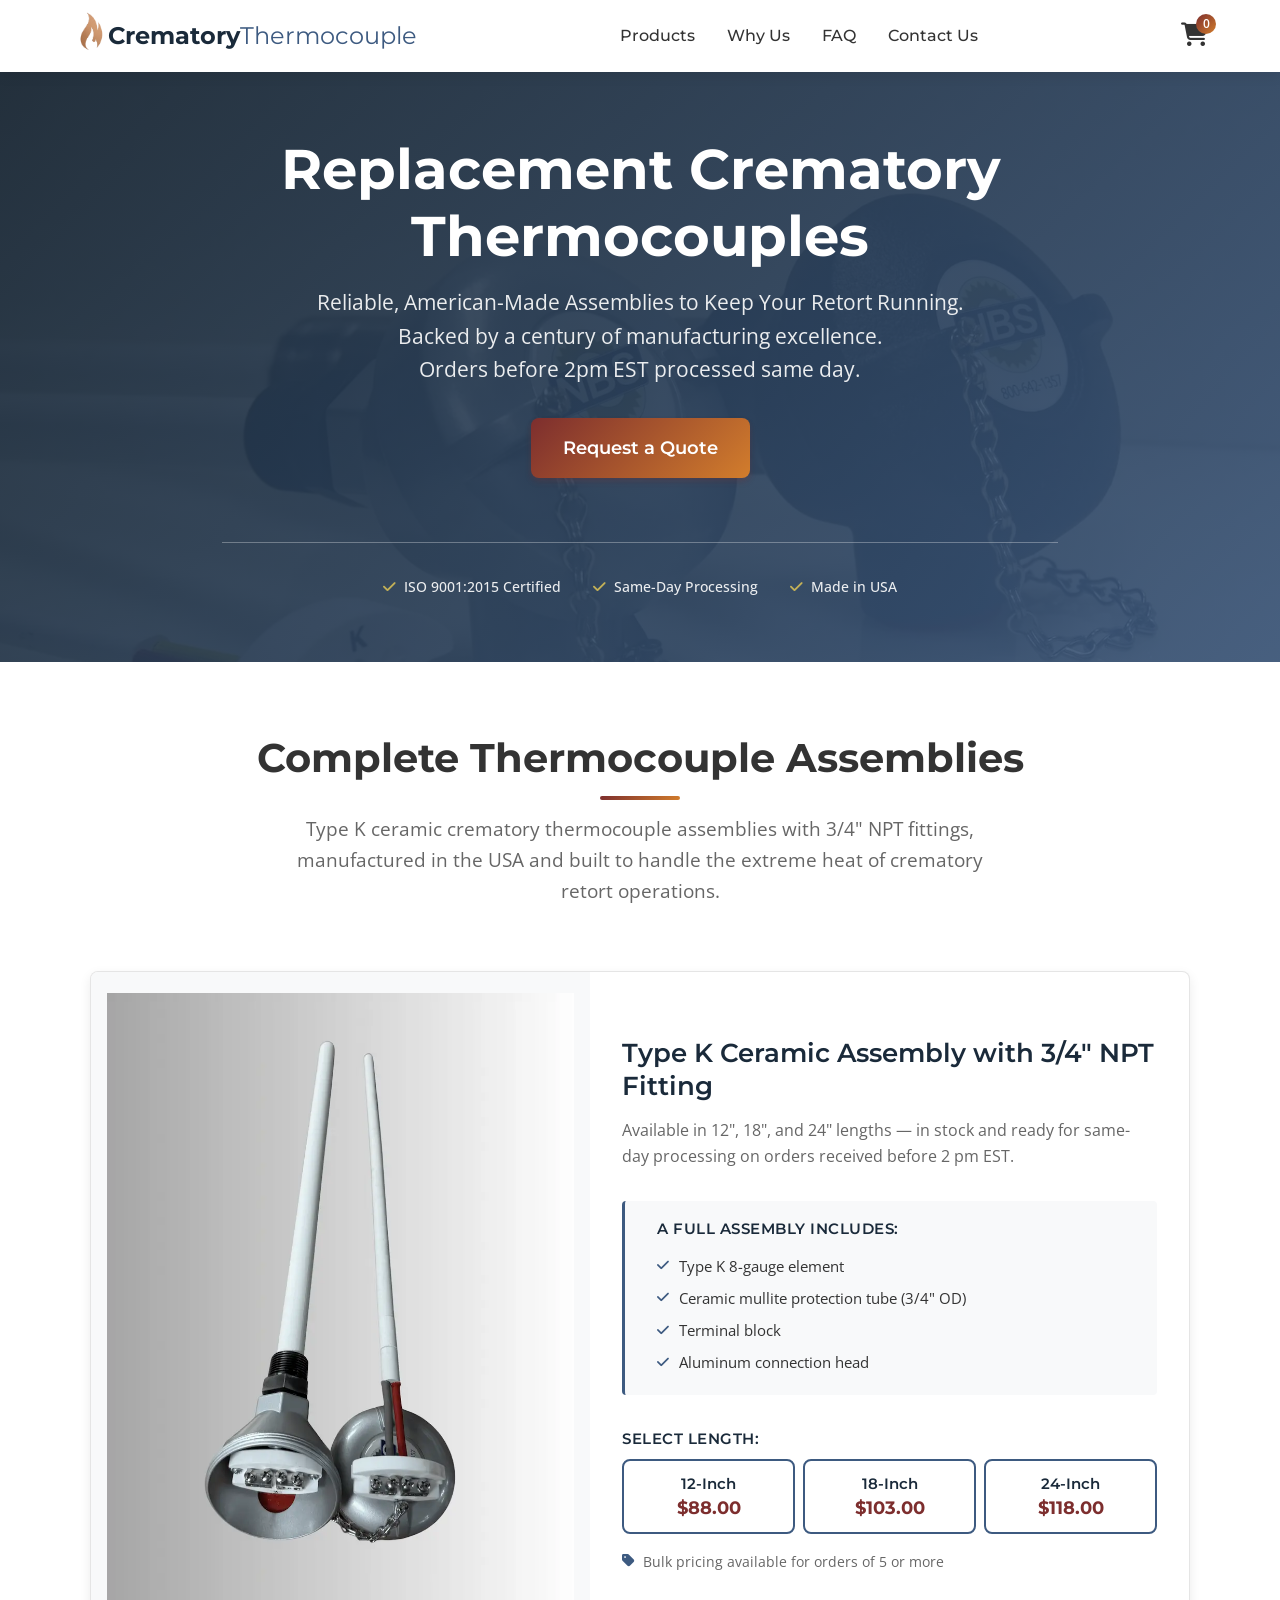
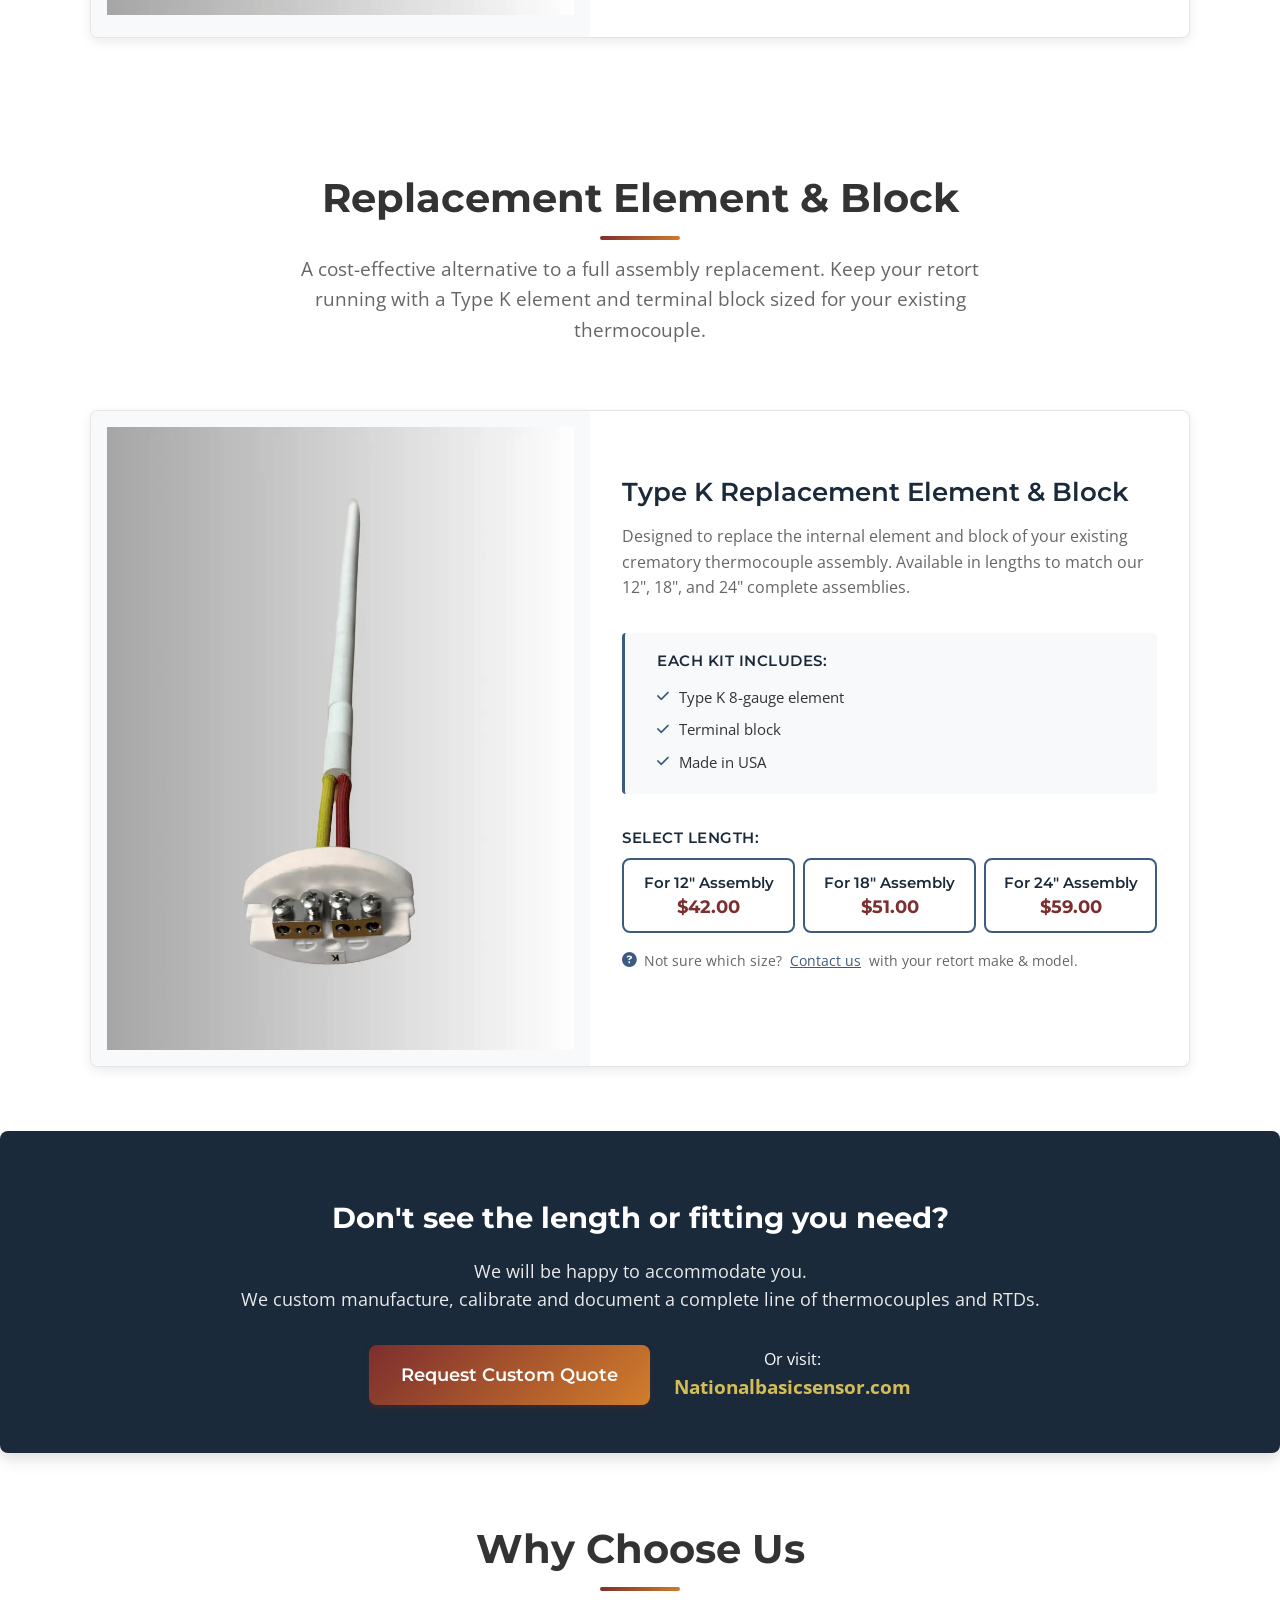
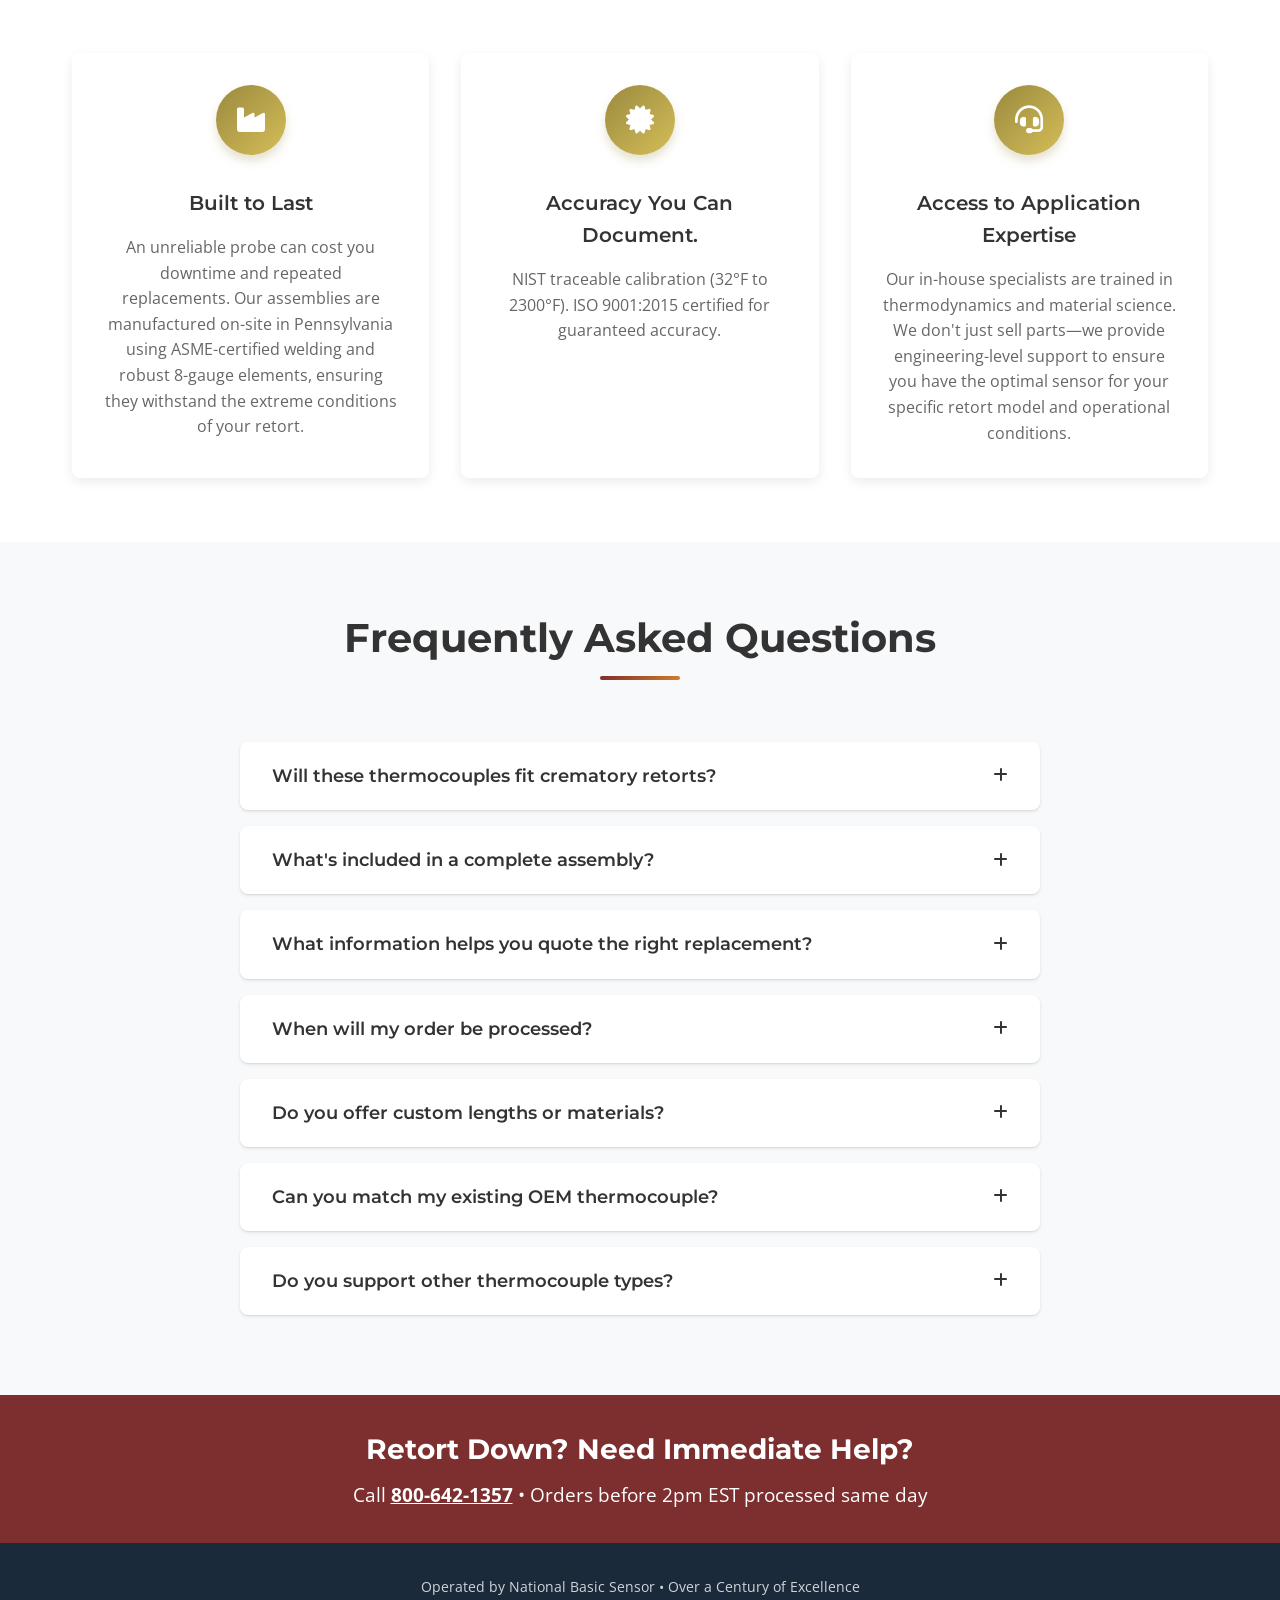
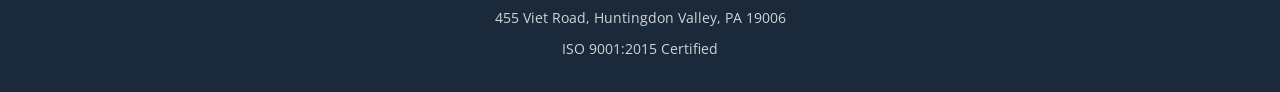
==== commit cd5f4cb6: "fixed speed added google tracking" ====
--- a/index.html
+++ b/index.html
@@ -1,6 +1,14 @@
 <!DOCTYPE html>
 <html lang="en">
   <head>
+      <!-- Google tag (gtag.js) -->
+  <script async src="https://www.googletagmanager.com/gtag/js?id=AW-994374014"></script>
+  <script>
+    window.dataLayer = window.dataLayer || [];
+    function gtag(){dataLayer.push(arguments);}
+    gtag('js', new Date());
+    gtag('config', 'AW-994374014');
+  </script>
     <meta charset="UTF-8" />
     <meta name="viewport" content="width=device-width, initial-scale=1.0" />
     <title>Crematory Thermocouples | Custom Solutions</title>
@@ -8,6 +16,7 @@
       name="description"
       content="Type K crematory thermocouple assemblies in 12in, 18in, & 24in with 3/4in NPT fitting. Orders before 2pm EST processed same day. Over a century of manufacturing excellence."
     />
+    <link rel="preload" as="image" href="images/hero.webp" />
     <link rel="stylesheet" href="styles.css" />
     <link rel="preconnect" href="https://fonts.googleapis.com" />
     <link rel="preconnect" href="https://fonts.gstatic.com" crossorigin />
--- a/styles.css
+++ b/styles.css
@@ -132,7 +132,7 @@
     padding: var(--spacing-lg) 0; 
     display: flex; 
     align-items: center; 
-    background: url('images/hero.jpg') no-repeat center center; 
+    background: url('images/hero.webp') no-repeat center center; 
     background-size: cover; 
     color: var(--white); 
     text-align: center; 
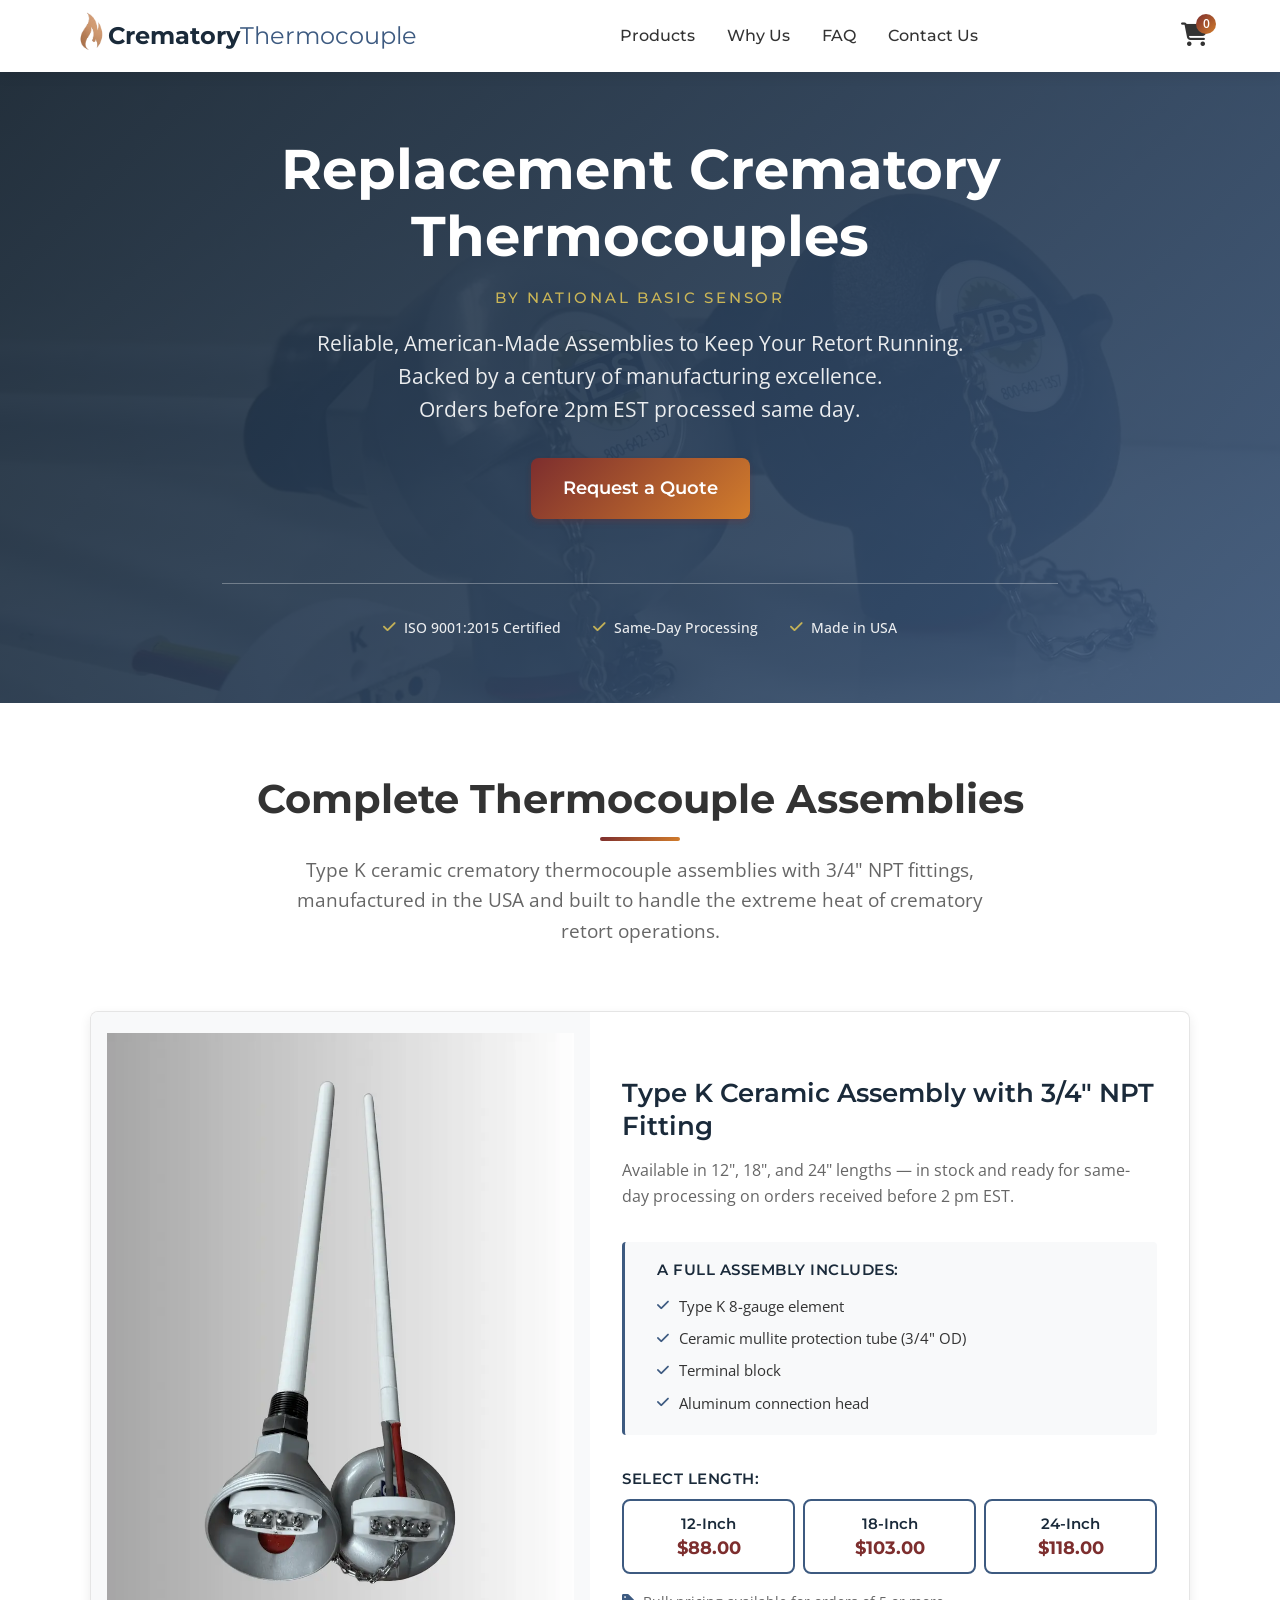
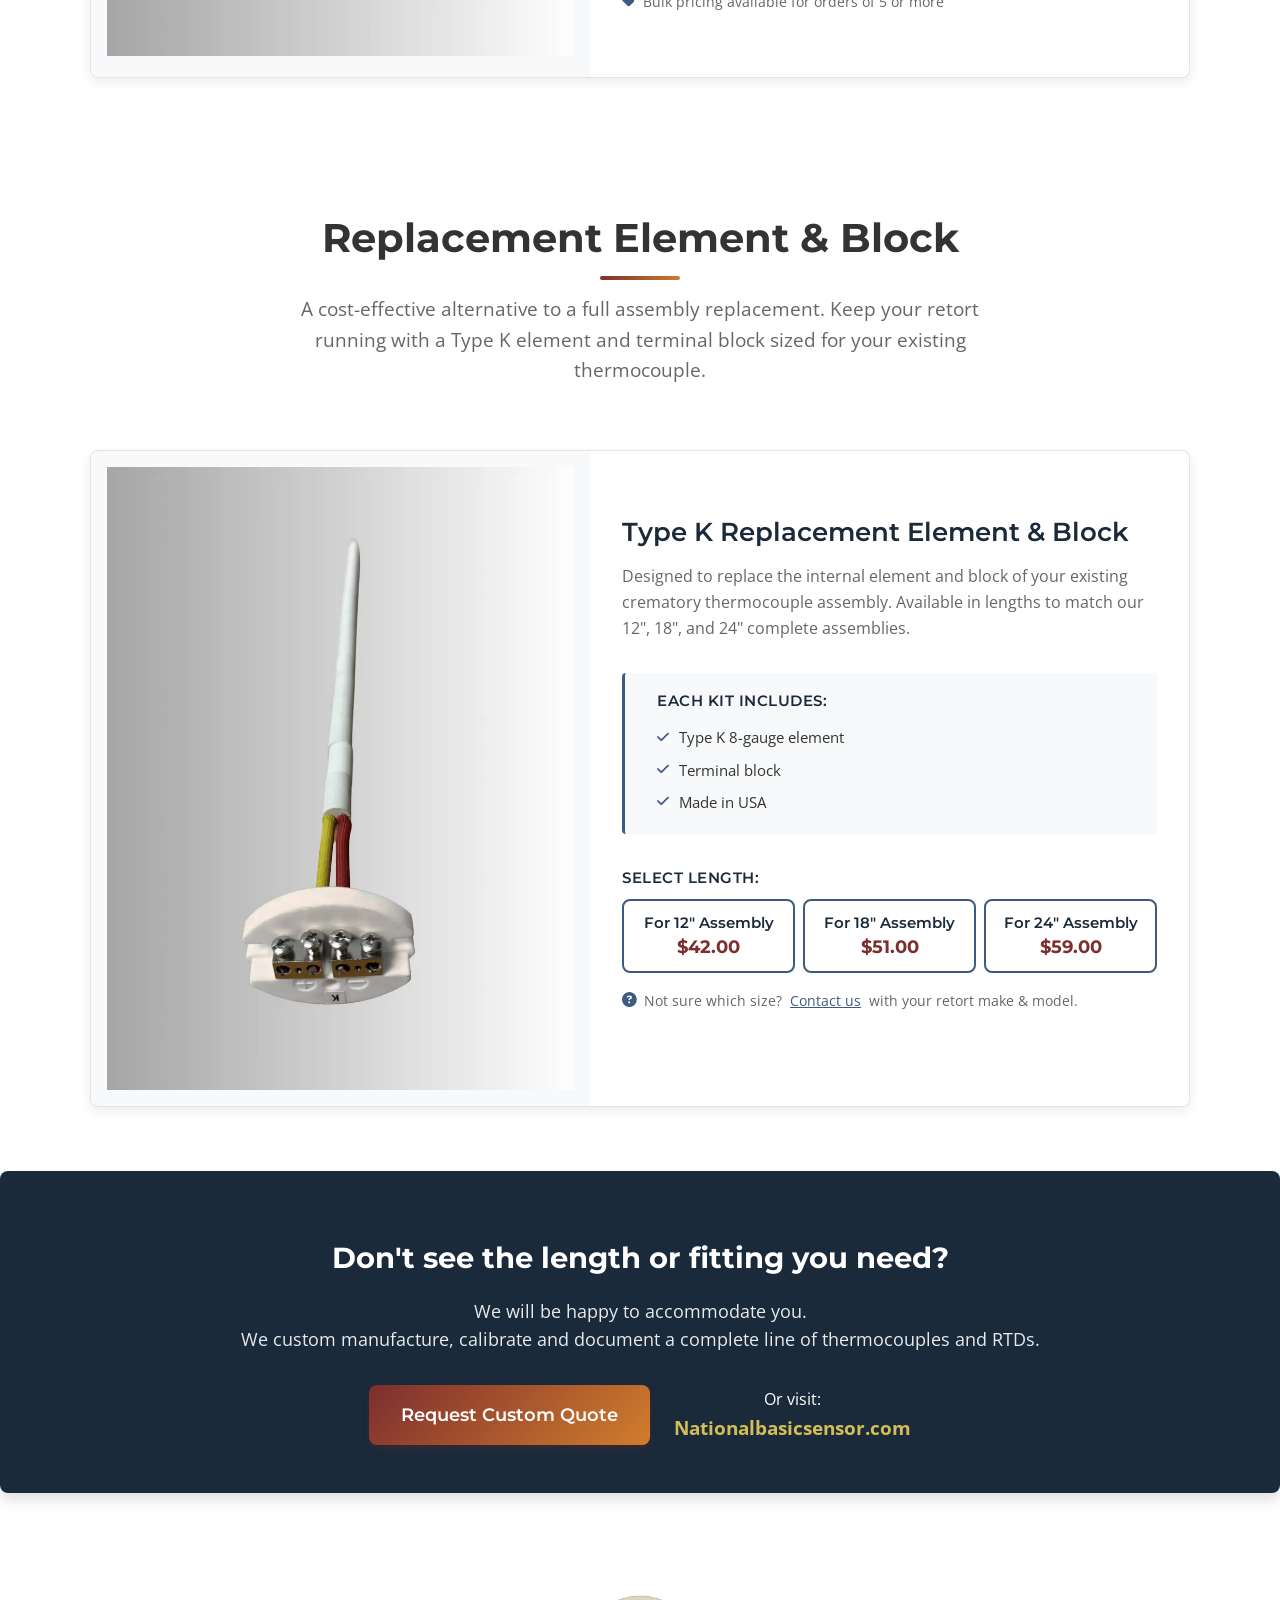
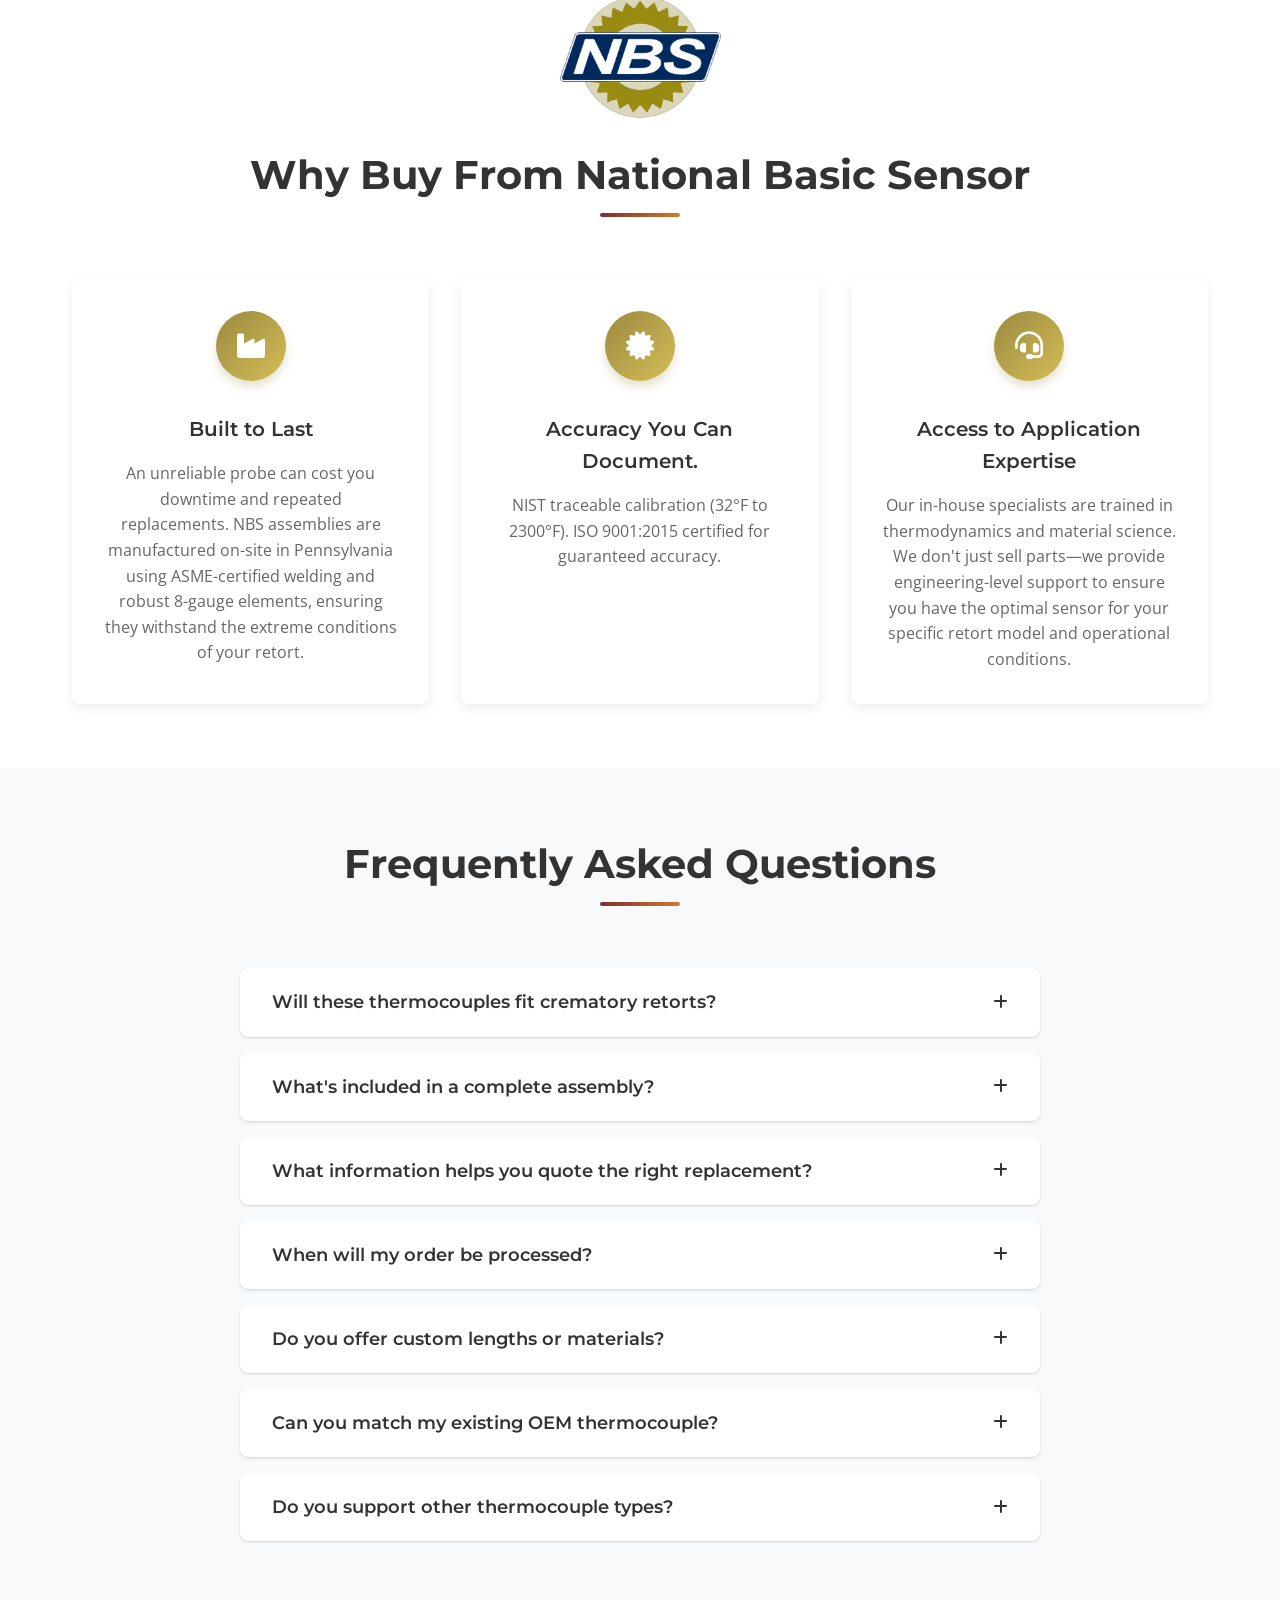
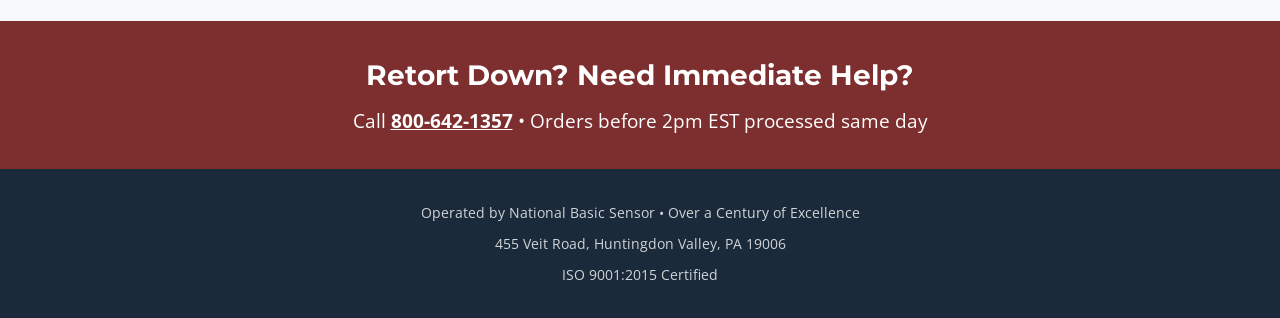
==== commit 57654361: "NBS add ins" ====
--- a/index.html
+++ b/index.html
@@ -11,7 +11,7 @@
   </script>
     <meta charset="UTF-8" />
     <meta name="viewport" content="width=device-width, initial-scale=1.0" />
-    <title>Crematory Thermocouples | Custom Solutions</title>
+    <title>Crematory Thermocouples by National Basic Sensor | Custom Solutions</title>
     <meta
       name="description"
       content="Type K crematory thermocouple assemblies in 12in, 18in, & 24in with 3/4in NPT fitting. Orders before 2pm EST processed same day. Over a century of manufacturing excellence."
@@ -31,6 +31,28 @@
     <script type="application/ld+json">
       {
         "@context": "https://schema.org",
+        "@type": "Organization",
+        "name": "National Basic Sensor",
+        "alternateName": "Crematory Thermocouple",
+        "url": "https://crematorythermocouple.com",
+        "logo": "https://crematorythermocouple.com/images/nbs-stamp.png",
+        "address": {
+          "@type": "PostalAddress",
+          "streetAddress": "455 Veit Road",
+          "addressLocality": "Huntingdon Valley",
+          "addressRegion": "PA",
+          "postalCode": "19006",
+          "addressCountry": "US"
+        },
+        "telephone": "800-642-1357",
+        "sameAs": [
+          "https://nationalbasicsensor.com"
+        ]
+      }
+    </script>
+    <script type="application/ld+json">
+      {
+        "@context": "https://schema.org",
         "@type": "FAQPage",
         "mainEntity": [
           {
@@ -49,8 +71,6 @@
               "text": "An 8-gauge Type K element, a mullite protection tube, a terminal block, and an aluminum connection head."
             }
           },
-  
- 
           {
             "@type": "Question",
             "name": "What information helps you quote the right replacement?",
@@ -103,7 +123,7 @@
       }
     </script>
   </head>
-  
+
   <body>
 
 
@@ -157,7 +177,7 @@
             <li class="nav-item">
               <a href="index.html#assemblies" class="nav-link">Products</a>
             </li>
-           
+
             <li class="nav-item">
               <a href="index.html#why-us" class="nav-link">Why Us</a>
             </li>
@@ -175,7 +195,7 @@
               <i class="fas fa-shopping-cart"></i>
               <span class="cart-count">0</span>
             </a>
-        
+
       </div>
     </header>
 
@@ -183,7 +203,12 @@
       <!-- hero -->
       <section class="hero">
         <div class="hero-content container">
+          
+          
+          
           <h1 class="hero-title">Replacement Crematory Thermocouples</h1>
+          <p class="hero-eyebrow">By National Basic Sensor</p>
+          
           <p class="hero-subtitle">
             Reliable, American-Made Assemblies to Keep Your Retort Running.
             <br />Backed by a century of manufacturing excellence.
@@ -191,7 +216,7 @@
           </p>
           <div class="hero-buttons">
             <a href="contact.html#get-quote" class="btn btn-primary btn-cta">Request a Quote</a>
-        
+
           </div>
           <div class="trust-bar">
             <span><i class="fas fa-check"></i> ISO 9001:2015 Certified</span>
@@ -201,7 +226,9 @@
         </div>
       </section>
 
- 
+   
+
+
       <!-- complete assemblies -->
 
       <section id="assemblies" class="product-feature section">
@@ -246,7 +273,7 @@
               <div class="product-size-selector">
                 <p class="size-selector-label">Select Length:</p>
                 <div class="size-buttons">
-                  
+
                   <button class="btn-size-buy" data-product-id="28613036">
                     <span class="size-label">12-Inch</span>
                     <span class="size-price">$88.00</span>
@@ -336,45 +363,46 @@
         </div>
       </section>
 
-                <!-- bottom banner -->
-                <div class="custom-manufacturing-banner">
-                  <div class="banner-content">
-                    <!-- could put a image here? inventory floor maybe -->
-                   
-                  </div>
-                  <div class="banner-content">
-                    <h3>Don't see the length or fitting you need?</h3>
-                    <p>
-                       We will be happy to accommodate you. 
-                       <br>We custom manufacture, calibrate and document a complete line of thermocouples and RTDs.
-                    </p>
-                    <div class="banner-actions">
-                      <a href="contact.html#get-quote" class="btn btn-primary btn-cta"
-                        >Request Custom Quote</a
-                      >
-                      <span class="banner-call">
-                      
-                        Or visit:
-                        <a href="https://nationalbasicsensor.com" target="_blank" rel="noopener noreferrer">
-                          <strong>Nationalbasicsensor.com</strong>
-                        </a>
-                      </span>
-                    </div>
-                  </div>
-                </div>
-              </div>
-            </section>
-
-   
-
-  
+      <!-- bottom banner -->
+      <div class="custom-manufacturing-banner">
+        <div class="banner-content">
+          <!-- could put a image here? inventory floor maybe -->
+
+        </div>
+        <div class="banner-content">
+          <h3>Don't see the length or fitting you need?</h3>
+          <p>
+             We will be happy to accommodate you.
+             <br>We custom manufacture, calibrate and document a complete line of thermocouples and RTDs.
+          </p>
+          <div class="banner-actions">
+            <a href="contact.html#get-quote" class="btn btn-primary btn-cta"
+              >Request Custom Quote</a
+            >
+            <span class="banner-call">
+
+              Or visit:
+              <a href="https://nationalbasicsensor.com" target="_blank" rel="noopener noreferrer">
+                <strong>Nationalbasicsensor.com</strong>
+              </a>
+            </span>
+          </div>
+        </div>
+      </div>
+
+
       <!-- why nbs? -->
       <section id="why-us" class="features section section-wallpaper">
         <div class="container">
           <div class="section-header">
-            <h2 class="section-title">Why Choose Us</h2>
-          </div>
-          
+            <img
+              src="images/nbs-stamp.png"
+              alt="National Basic Sensor — manufactured in Huntingdon Valley, Pennsylvania"
+              class="nbs-section-stamp"
+            />
+            <h2 class="section-title">Why Buy From National Basic Sensor</h2>
+          </div>
+
             <div class="why-us-text">
               <div class="features-grid">
                 <div class="feature-card">
@@ -384,7 +412,7 @@
                   <h3>Built to Last</h3>
                   <p>
                     An unreliable probe can cost you downtime
-                    and repeated replacements. Our assemblies are manufactured
+                    and repeated replacements. NBS assemblies are manufactured
                     on-site in Pennsylvania using ASME-certified welding and
                     robust 8-gauge elements, ensuring they withstand the extreme
                     conditions of your retort.
@@ -414,8 +442,8 @@
                 </div>
               </div>
             </div>
-      
-          
+
+
         </div>
       </section>
       <!-- faq -->
@@ -454,7 +482,7 @@
               </div>
             </div>
 
- 
+
             <div class="faq-item">
               <div class="faq-question">
                 <h3>What information helps you quote the right replacement?</h3>
@@ -548,10 +576,11 @@
     <footer class="footer">
       <div class="container">
         <div class="footer-bottom">
+        
           <p>
             Operated by National Basic Sensor • Over a Century of Excellence
           </p>
-          <p>455 Viet Road, Huntingdon Valley, PA 19006</p>
+          <p>455 Veit Road, Huntingdon Valley, PA 19006</p>
           <p>ISO 9001:2015 Certified </p>
         </div>
       </div>
@@ -565,7 +594,7 @@
 
     <script src="app.js"></script>
     <script data-cfasync="false" type="text/javascript"
-  src="https://app.ecwid.com/script.js?2700003&data_platform=code"></script>
+  src="https://app.ecwid.com/script.js?2700003&data_platform=code" ></script>
   <script>
     Ecwid.OnAPILoaded.add(function() {
       // wire size buttons to add to cart
@@ -575,14 +604,14 @@
           Ecwid.openPage('cart');
         });
       });
-  
+
       // update cart count badges when cart changes
       Ecwid.OnCartChanged.add(function(cart) {
         document.querySelectorAll('.cart-count').forEach(function(el) {
           el.textContent = cart.productsQuantity || 0;
         });
       });
-  
+
       // cart icon click → open ecwid cart page
       document.querySelectorAll('.site-cart-link').forEach(function(link) {
         link.addEventListener('click', function(e) {
@@ -593,4 +622,4 @@
     });
   </script>
   </body>
-</html>
+</html>
--- a/styles.css
+++ b/styles.css
@@ -704,4 +704,57 @@
     .contact-grid {
         grid-template-columns: 1fr;
     }
+}
+
+/* ============================================
+   NBS BRANDING ADDITIONS
+   Append this entire block to the END of styles.css
+   ============================================ */
+
+/* --- Hero eyebrow ("A National Basic Sensor Company") --- */
+.hero-eyebrow {
+    font-family: var(--font-heading);
+    font-size: 0.95rem;
+    font-weight: 500;
+    letter-spacing: 0.18em;
+    text-transform: uppercase;
+    color: var(--gold-light);
+    margin-bottom: var(--spacing-sm);
+    opacity: 0.95;
+}
+
+
+
+/* --- Footer NBS lockup logo --- */
+.footer-nbs-logo {
+    width: 200px;
+    height: auto;
+    margin-bottom: var(--spacing-xs);
+    /* white footer-safe treatment: lockup is dark text on transparent,
+       so give it a soft light plate so it reads on the dark footer */
+    background-color: var(--white);
+    padding: 0.75rem 1rem;
+    border-radius: var(--radius-sm);
+}
+
+/* --- Responsive tweaks --- */
+@media (max-width: 768px) {
+    .hero-eyebrow {
+        font-size: 0.8rem;
+        letter-spacing: 0.14em;
+    }
+    .nbs-bridge-stamp {
+        width: 70px;
+    }
+    .footer-nbs-logo {
+        width: 170px;
+    }
+}
+
+
+.nbs-section-stamp {
+    display: block;
+    width: 170px;
+    height: auto;
+    margin: var(--spacing-sm) auto 0;
 }
